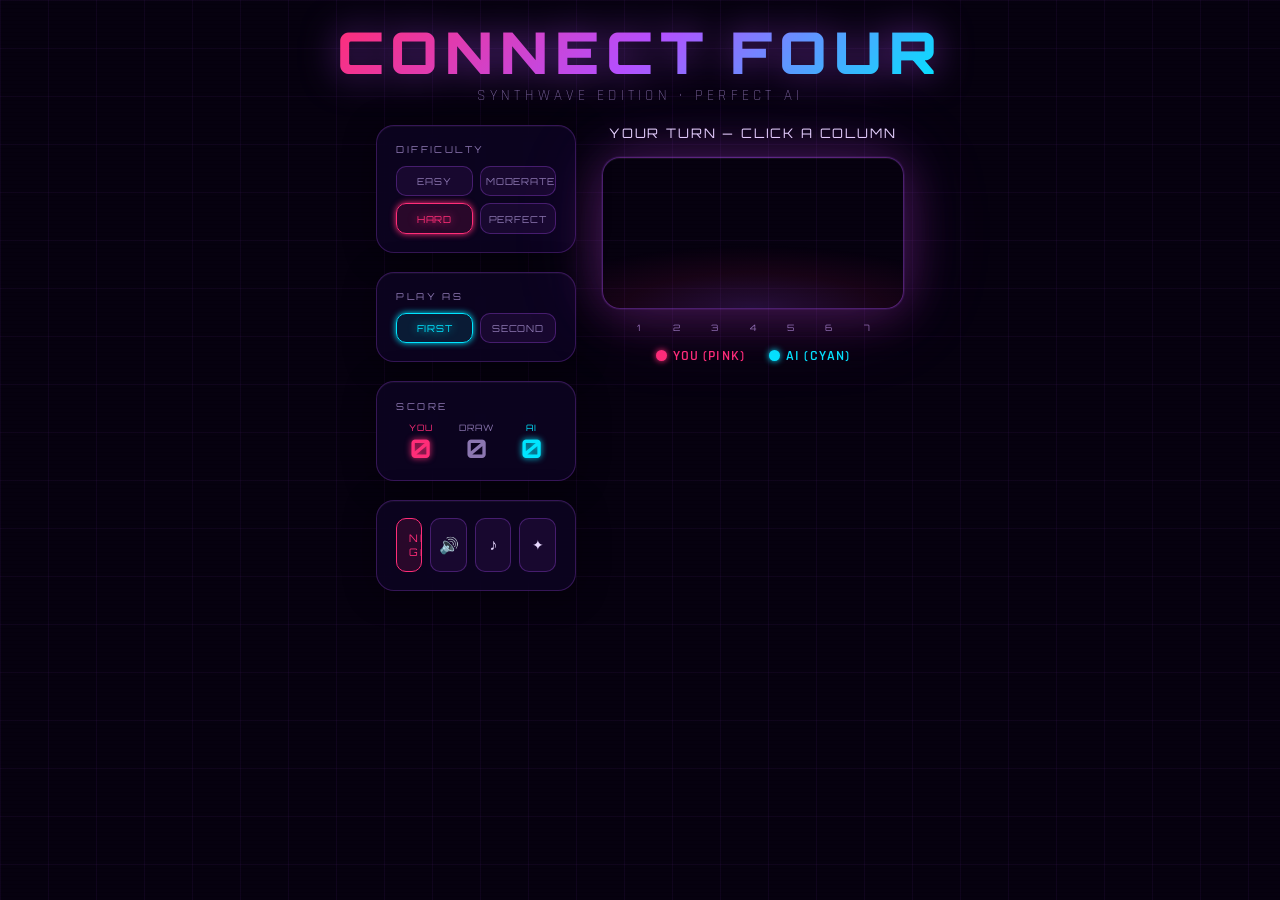
==== docs/index.html @ 1237da20 "fix: rename public/ → docs/ for GitHub Pages /docs folder GitHub Pages only supports /(root) or /doc" ====
<!DOCTYPE html>
<html lang="en">
<head>
  <meta charset="UTF-8" />
  <meta name="viewport" content="width=device-width, initial-scale=1.0" />
  <title>Connect Four — Synthwave AI</title>
  <meta name="description" content="Play Connect Four against a perfect-play AI with a stunning synthwave aesthetic. Choose Easy, Moderate, Hard, or Perfect difficulty." />

  <!-- Preload fonts -->
  <link rel="preconnect" href="https://fonts.googleapis.com" />
  <link rel="preconnect" href="https://fonts.gstatic.com" crossorigin />
  <link href="https://fonts.googleapis.com/css2?family=Orbitron:wght@400;700;900&family=Rajdhani:wght@300;400;600;700&family=Nunito:wght@300;400;600;700;800&display=swap" rel="stylesheet" />

  <!-- D3 -->
  <script src="https://d3js.org/d3.v7.min.js"></script>

  <link rel="stylesheet" href="style.css" />
</head>
<body>
<div id="root">

  <!-- ===== Header ===== -->
  <header>
    <h1 class="logo">CONNECT&thinsp;FOUR</h1>
    <p class="tagline"><span id="tagline-text">Synthwave Edition · Perfect AI</span></p>
  </header>

  <!-- ===== Game layout ===== -->
  <main class="game-wrap">

    <!-- ---- Left side panel ---- -->
    <aside class="side-panel">

      <!-- Difficulty -->
      <div class="card diff-card">
        <p class="card-label">Difficulty</p>
        <div class="diff-btns">
          <button class="diff-btn"        data-level="easy"     id="btn-easy">Easy</button>
          <button class="diff-btn"        data-level="moderate" id="btn-moderate">Moderate</button>
          <button class="diff-btn active" data-level="hard"     id="btn-hard">Hard</button>
          <button class="diff-btn"        data-level="perfect"  id="btn-perfect">Perfect</button>
        </div>
      </div>

      <!-- Play as -->
      <div class="card play-as-card">
        <p class="card-label">Play as</p>
        <div class="play-as-btns">
          <button class="play-as-btn active" id="btn-first">First</button>
          <button class="play-as-btn"        id="btn-second">Second</button>
        </div>
      </div>

      <!-- Scores -->
      <div class="card score-card">
        <p class="card-label">Score</p>
        <div class="score-grid">
          <div class="score-item">
            <div class="score-who pink">You</div>
            <div class="score-num pink" id="score-human">0</div>
          </div>
          <div class="score-item">
            <div class="score-who dim">Draw</div>
            <div class="score-num dim"  id="score-draws">0</div>
          </div>
          <div class="score-item">
            <div class="score-who cyan">AI</div>
            <div class="score-num cyan" id="score-ai">0</div>
          </div>
        </div>
      </div>

      <!-- Actions -->
      <div class="card action-btns">
        <button class="new-game-btn" id="btn-new-game">New Game</button>
        <button class="sound-btn"    id="btn-sound" title="Sound On">🔊</button>
        <button class="music-btn"    id="btn-music" title="Music Off">♪</button>
        <button class="theme-btn"    id="btn-theme" title="Switch to Frutiger Aero">✦</button>
      </div>

    </aside>

    <!-- ---- Board centre ---- -->
    <div class="board-area">

      <!-- Status bar -->
      <div id="status-msg">Your turn — click a column</div>

      <!-- SVG board -->
      <div class="board-shell">
        <svg id="game-board" role="img" aria-label="Connect Four game board"></svg>
      </div>

      <!-- Column number labels -->
      <div class="col-labels">
        <span class="col-lbl">1</span>
        <span class="col-lbl">2</span>
        <span class="col-lbl">3</span>
        <span class="col-lbl">4</span>
        <span class="col-lbl">5</span>
        <span class="col-lbl">6</span>
        <span class="col-lbl">7</span>
      </div>

      <!-- Colour key -->
      <div class="player-key">
        <div class="key-item">
          <div class="key-dot pink"></div>
          <span class="key-label pink" id="p1-label">You (Pink)</span>
        </div>
        <div class="key-item">
          <div class="key-dot cyan"></div>
          <span class="key-label cyan" id="p2-label">AI (Cyan)</span>
        </div>
      </div>
    </div>

  </main>

</div><!-- #root -->

<!-- Scripts — order matters -->
<script src="sounds.js"></script>
<script src="solver.js"></script>
<script src="theme.js"></script>
<script src="app.js"></script>
</body>
</html>
---- docs/style.css ----
/* ============================================================
   Connect Four — Dual-Theme CSS
   Theme A: Synthwave / Nightcore  (default)
   Theme B: Frutiger Aero          ([data-theme="aero"])
   ============================================================ */

/* -- Google Fonts -- */
@import url('https://fonts.googleapis.com/css2?family=Orbitron:wght@400;700;900&family=Rajdhani:wght@300;400;600;700&family=Nunito:wght@300;400;600;700;800&display=swap');

/* ============================================================
   SYNTHWAVE — Design Tokens (default)
   ============================================================ */
:root {
  --bg:        #06010f;
  --bg2:       #0e0425;
  --bg3:       #1a073e;
  --pink:      #ff2d78;
  --cyan:      #00e5ff;
  --purple:    #b44fff;
  --purple-dk: #7b2fff;
  --yellow:    #ffe600;
  --text:      #e8d8ff;
  --text-dim:  #8b76b0;
  --board:     #120538;
  --cell-bg:   #07011a;

  --glow-pink:    0 0 12px #ff2d78, 0 0 30px rgba(255,45,120,.35);
  --glow-cyan:    0 0 12px #00e5ff, 0 0 30px rgba(0,229,255,.35);
  --glow-purple:  0 0 16px #b44fff, 0 0 40px rgba(180,79,255,.30);
  --glow-sm-pink: 0 0 6px #ff2d78;
  --glow-sm-cyan: 0 0 6px #00e5ff;

  /* Theme-transition speed */
  --theme-dur:  0.65s;
  --theme-ease: ease;

  --radius-card: 18px;
  --radius-btn:  10px;
  --transition:  .18s cubic-bezier(.4,0,.2,1);

  /* Body font */
  --font-body: 'Rajdhani', sans-serif;
  --font-head: 'Orbitron', sans-serif;

  /* Board shell */
  --board-shell-bg: radial-gradient(ellipse 110% 60% at 50% 100%,
    rgba(180,79,255,.18) 0%,
    rgba(255,45,120,.07) 40%,
    transparent 70%);
  --board-shell-border: rgba(180,79,255,.4);
  --board-shell-shadow:
    0 0 0 1px rgba(180,79,255,.1),
    0 0 50px rgba(180,79,255,.25),
    0 0 100px rgba(180,79,255,.12),
    0 12px 60px rgba(255,45,120,.1),
    inset 0 1px 0 rgba(255,255,255,.06);

  /* Card */
  --card-bg:     rgba(14,4,37,.75);
  --card-border: rgba(180,79,255,.25);
  --card-shadow: 0 4px 32px rgba(0,0,0,.4), inset 0 1px 0 rgba(255,255,255,.04);

  /* Buttons */
  --btn-border:       rgba(180,79,255,.3);
  --btn-bg:           rgba(180,79,255,.08);
  --btn-hover-border: var(--purple);
  --btn-hover-bg:     rgba(180,79,255,.18);

  /* New-game button */
  --ng-border:      var(--pink);
  --ng-bg:          rgba(255,45,120,.12);
  --ng-color:       var(--pink);
  --ng-hover-bg:    rgba(255,45,120,.25);
  --ng-hover-shadow:var(--glow-sm-pink);

  /* Active diff btn */
  --diff-active-border: var(--pink);
  --diff-active-color:  var(--pink);
  --diff-active-bg:     rgba(255,45,120,.12);
  --diff-active-shadow: var(--glow-sm-pink);

  /* Active perfect btn */
  --perf-active-border: var(--cyan);
  --perf-active-color:  var(--cyan);
  --perf-active-bg:     rgba(0,229,255,.1);
  --perf-active-shadow: var(--glow-sm-cyan);

  /* Play-as active */
  --pa-active-border: var(--cyan);
  --pa-active-color:  var(--cyan);
  --pa-active-bg:     rgba(0,229,255,.1);
  --pa-active-shadow: var(--glow-sm-cyan);

  /* Ghost */
  --ghost-color: var(--purple);
  --ghost-p1:    var(--pink);
  --ghost-p2:    var(--cyan);
  --hover-strip: var(--purple);

  /* Theme button */
  --theme-btn-bg:     rgba(180,79,255,.08);
  --theme-btn-border: rgba(180,79,255,.3);
  --theme-btn-color:  var(--text);
}

/* ============================================================
   FRUTIGER AERO — Token Overrides
   ============================================================ */
[data-theme="aero"] {
  --bg:        #c2dff7;
  --bg2:       #d8eeff;
  --bg3:       #eef7ff;
  --pink:      #e0001a;   /* Vista Scarlet Red — “You” pieces */
  --cyan:      #d4900a;   /* Vista Amber Gold — “AI” pieces */
  --purple:    #5ba300;   /* Vista green — accents */
  --purple-dk: #426e00;
  --yellow:    #ffd100;
  --text:      #0a2a4a;
  --text-dim:  #3d6080;
  --board:     transparent;
  --cell-bg:   rgba(150,205,250,0.45);

  --glow-pink:    0 3px 16px rgba(224,0,26,.55),   0 0 32px rgba(224,0,26,.25);
  --glow-cyan:    0 3px 16px rgba(212,144,10,.55),  0 0 32px rgba(212,144,10,.25);
  --glow-purple:  0 3px 16px rgba(91,163,0,.45),    0 0 28px rgba(91,163,0,.18);
  --glow-sm-pink: 0 2px 10px rgba(224,0,26,.60);
  --glow-sm-cyan: 0 2px 10px rgba(212,144,10,.60);

  /* Board shell — Aero glass bevel */
  --board-shell-bg: linear-gradient(175deg,
    rgba(255,255,255,0.82) 0%,
    rgba(210,238,255,0.68) 45%,
    rgba(180,220,255,0.55) 100%);
  --board-shell-border: rgba(255,255,255,0.9);
  --board-shell-shadow:
    0 0 0 1px rgba(255,255,255,0.75),
    0 1px 0 rgba(255,255,255,0.9),
    0 10px 48px rgba(0,80,180,.22),
    0 2px 8px  rgba(0,80,180,.18),
    inset 0 2px 0 rgba(255,255,255,0.95),
    inset 0 -1px 0 rgba(0,60,140,.15);

  /* Card — Vista glass panel */
  --card-bg:     rgba(255,255,255,0.68);
  --card-border: rgba(255,255,255,0.92);
  --card-shadow:
    0 6px 28px rgba(0,80,180,.16),
    0 1px 0 rgba(255,255,255,1),
    inset 0 2px 0 rgba(255,255,255,0.98),
    inset 0 -1px 0 rgba(0,80,180,.10);

  /* Buttons — Vista Aero glass pill */
  --btn-border:       rgba(100,160,220,.5);
  --btn-bg:           rgba(255,255,255,0.55);
  --btn-hover-border: #0078d4;
  --btn-hover-bg:     rgba(0,120,212,.10);

  /* New-game */
  --ng-border:      rgba(224,0,26,.65);
  --ng-bg:          rgba(224,0,26,.08);
  --ng-color:       #8a0010;
  --ng-hover-bg:    rgba(224,0,26,.18);
  --ng-hover-shadow:var(--glow-sm-pink);

  /* Active diff */
  --diff-active-border: rgba(224,0,26,.75);
  --diff-active-color:  #7a0010;
  --diff-active-bg:     rgba(224,0,26,.12);
  --diff-active-shadow: var(--glow-sm-pink);

  /* Active perfect */
  --perf-active-border: rgba(212,144,10,.75);
  --perf-active-color:  #7a4800;
  --perf-active-bg:     rgba(212,144,10,.10);
  --perf-active-shadow: var(--glow-sm-cyan);

  /* Play-as active */
  --pa-active-border: rgba(91,163,0,.8);
  --pa-active-color:  #2e5600;
  --pa-active-bg:     rgba(91,163,0,.12);
  --pa-active-shadow: 0 2px 10px rgba(91,163,0,.5);

  /* Ghost */
  --ghost-color: rgba(91,163,0,0.5);
  --ghost-p1:    rgba(224,0,26,0.55);
  --ghost-p2:    rgba(212,144,10,0.60);
  --hover-strip: rgba(255,255,255,0.20);

  /* Theme button */
  --theme-btn-bg:     rgba(255,255,255,0.60);
  --theme-btn-border: rgba(0,120,212,.5);
  --theme-btn-color:  #004a8a;

  /* Font */
  --font-body: 'Nunito', sans-serif;
  --font-head: 'Orbitron', sans-serif;
}

/* ============================================================
   Reset
   ============================================================ */
*, *::before, *::after { box-sizing: border-box; margin: 0; padding: 0; }
html { font-size: 16px; }

/* ============================================================
   Body — with theme transition
   ============================================================ */
body {
  font-family: var(--font-body);
  background: var(--bg);
  color: var(--text);
  min-height: 100vh;
  overflow-x: hidden;
  position: relative;

  transition:
    background var(--theme-dur) var(--theme-ease),
    color      var(--theme-dur) var(--theme-ease);
}

/* ---- Synthwave: Animated background grid ---- */
body::before {
  content: '';
  position: fixed;
  inset: 0;
  pointer-events: none;
  z-index: 0;
  transition: opacity var(--theme-dur) var(--theme-ease);
}

body::before {
  background-image:
    linear-gradient(rgba(180,79,255,.06) 1px, transparent 1px),
    linear-gradient(90deg, rgba(180,79,255,.06) 1px, transparent 1px);
  background-size: 48px 48px;
  animation: gridScroll 20s linear infinite;
}
@keyframes gridScroll {
  from { background-position: 0 0; }
  to   { background-position: 0 48px; }
}

/* ---- Synthwave: Scanlines overlay ---- */
body::after {
  content: '';
  position: fixed;
  inset: 0;
  pointer-events: none;
  z-index: 1;
  transition: opacity var(--theme-dur) var(--theme-ease);
  background: repeating-linear-gradient(
    0deg,
    transparent,
    transparent 3px,
    rgba(0,0,0,.07) 3px,
    rgba(0,0,0,.07) 4px
  );
}

/* ============================================================
   AERO overrides for body pseudo-elements
   ============================================================ */

[data-theme="aero"] body {
  background:
    radial-gradient(ellipse 80% 55% at 25% -5%,  rgba(160,215,255,0.95) 0%, transparent 65%),
    radial-gradient(ellipse 50% 35% at 80% 5%,   rgba(230,248,255,0.90) 0%, transparent 55%),
    radial-gradient(ellipse 90% 60% at 50% 110%,  rgba(180,230,255,0.50) 0%, transparent 70%),
    linear-gradient(190deg, #9dcef5 0%, #c6e5fa 30%, #ddf0ff 65%, #eef8ff 100%);
}

/* Aero: replace grid with floating bokeh orbs */
[data-theme="aero"] body::before {
  background-image:
    radial-gradient(circle 100px at 12% 22%, rgba(255,255,255,.62) 0%, transparent 70%),
    radial-gradient(circle  60px at 70% 12%, rgba(200,235,255,.75) 0%, transparent 70%),
    radial-gradient(circle  80px at 88% 58%, rgba(255,255,255,.50) 0%, transparent 70%),
    radial-gradient(circle  45px at 38% 78%, rgba(220,245,255,.65) 0%, transparent 70%),
    radial-gradient(circle 120px at  4% 72%, rgba(255,255,255,.40) 0%, transparent 70%),
    radial-gradient(circle  55px at 52% 42%, rgba(200,255,230,.45) 0%, transparent 70%),
    radial-gradient(circle  38px at 94% 90%, rgba(255,245,210,.55) 0%, transparent 70%),
    radial-gradient(circle  65px at 28% 52%, rgba(210,225,255,.45) 0%, transparent 70%),
    radial-gradient(circle  30px at 60% 82%, rgba(255,255,255,.50) 0%, transparent 70%);
  background-size: auto;
  animation: bokehdrift 32s ease-in-out infinite alternate;
}
@keyframes bokehdrift {
  0%   { background-position: 0 0,0 0,0 0,0 0,0 0,0 0,0 0,0 0,0 0; }
  100% { background-position:
    22px -18px, -12px 14px, 10px -22px, -20px 10px,
    14px 22px, -10px -14px, 18px 12px, -14px -10px, 8px 18px; }
}

/* Aero: very subtle cloud-linen texture (replaces scanlines) */
[data-theme="aero"] body::after {
  background: repeating-linear-gradient(
    0deg,
    transparent,
    transparent 6px,
    rgba(255,255,255,.05) 6px,
    rgba(255,255,255,.05) 7px
  );
  opacity: 0.5;
}

/* ============================================================
   Layout
   ============================================================ */
#root {
  position: relative;
  z-index: 2;
  min-height: 100vh;
  display: flex;
  flex-direction: column;
  align-items: center;
  padding: 1.5rem 1rem 2rem;
  gap: 1.2rem;
}

/* ============================================================
   Header
   ============================================================ */
header {
  text-align: center;
}

/* ---- Synthwave logo: cycling gradient ---- */
.logo {
  font-family: var(--font-head);
  font-weight: 900;
  font-size: clamp(2rem, 6vw, 3.6rem);
  letter-spacing: .12em;
  line-height: 1;
  background: linear-gradient(135deg, var(--pink) 0%, var(--purple) 50%, var(--cyan) 100%);
  -webkit-background-clip: text;
  -webkit-text-fill-color: transparent;
  background-clip: text;
  text-shadow: none;
  filter: drop-shadow(0 0 18px rgba(180,79,255,.55));
  transition:
    filter          var(--theme-dur) var(--theme-ease),
    background      var(--theme-dur) var(--theme-ease);
}

/* ---- Aero logo: solid Vista blue, 3D embossed look ---- */
[data-theme="aero"] .logo {
  background: none;
  -webkit-background-clip: unset;
  -webkit-text-fill-color: unset;
  background-clip: unset;
  color: #1565c0;
  /* Layered text-shadow creates Vista-style 3D engraved bevel */
  text-shadow:
    0  1px 0  rgba(255,255,255,0.85),
    0 -1px 0  rgba(0,40,120,0.35),
    1px 0  0  rgba(255,255,255,0.5),
   -1px 0  0  rgba(0,40,120,0.2),
    0  3px 8px rgba(0,60,160,0.25),
    0  6px 18px rgba(0,80,200,0.15);
  filter: none;
}

.tagline {
  font-family: var(--font-body);
  font-weight: 300;
  font-size: .95rem;
  letter-spacing: .28em;
  text-transform: uppercase;
  color: var(--text-dim);
  margin-top: .3rem;
  transition: color var(--theme-dur) var(--theme-ease);
}

/* ============================================================
   Main game container
   ============================================================ */
.game-wrap {
  display: flex;
  flex-wrap: wrap;
  justify-content: center;
  align-items: flex-start;
  gap: 1.6rem;
  width: 100%;
  max-width: 900px;
}

/* ---- Side panel ---- */
.side-panel {
  display: flex;
  flex-direction: column;
  gap: 1.2rem;
  min-width: 200px;
  flex: 0 0 200px;
}

/* ---- Card ---- */
.card {
  background: var(--card-bg);
  border: 1px solid var(--card-border);
  border-radius: var(--radius-card);
  padding: 1.1rem 1.2rem;
  backdrop-filter: blur(10px);
  -webkit-backdrop-filter: blur(10px);
  box-shadow: var(--card-shadow);
  transition:
    background   var(--theme-dur) var(--theme-ease),
    border-color var(--theme-dur) var(--theme-ease),
    box-shadow   var(--theme-dur) var(--theme-ease);
}

/* === AERO CARD: full Vista glass panel treatment === */
[data-theme="aero"] .card {
  border-radius: 12px;
  border-top:    1px solid rgba(255,255,255,0.95);
  border-left:   1px solid rgba(255,255,255,0.80);
  border-right:  1px solid rgba(180,210,240,0.60);
  border-bottom: 1px solid rgba(120,170,220,0.55);
  box-shadow:
    0 8px 32px rgba(0,60,160,.14),
    0 2px  6px rgba(0,60,160,.10),
    inset 0  2px 0 rgba(255,255,255,1.00),
    inset 0 -2px 0 rgba(0,60,140,.08),
    inset 1px 0  0 rgba(255,255,255,0.70),
    inset -1px 0 0 rgba(180,210,240,0.40);
}

.card-label {
  font-family: var(--font-head);
  font-size: .6rem;
  letter-spacing: .25em;
  text-transform: uppercase;
  color: var(--text-dim);
  margin-bottom: .65rem;
  transition: color var(--theme-dur) var(--theme-ease);
}

/* ============================================================
   Aero shared button 3D mixin
   Applied via [data-theme="aero"] selectors below.
   Strategy: multi-stop vertical gradient body (light top → base
   colour mid → slightly darker bottom) + inset highlight top edge.
   ============================================================ */

/* ============================================================
   Difficulty buttons
   ============================================================ */
.diff-btns {
  display: grid;
  grid-template-columns: 1fr 1fr;
  gap: .45rem;
}

.diff-btn {
  font-family: var(--font-head);
  font-size: .6rem;
  letter-spacing: .1em;
  padding: .52rem .3rem;
  border-radius: var(--radius-btn);
  border: 1px solid var(--btn-border);
  background: var(--btn-bg);
  color: var(--text-dim);
  cursor: pointer;
  text-transform: uppercase;
  transition:
    border-color var(--transition),
    background   var(--transition),
    color        var(--transition),
    box-shadow   var(--transition);
  position: relative;
  overflow: hidden;
}

/* === SYNTHWAVE DIFF BTN ACTIVE STATES === */
/* Easy / Moderate / Hard → pink neon glow */
.diff-btn.active {
  border-color: var(--diff-active-border);
  background:   var(--diff-active-bg);
  color:        var(--diff-active-color);
  box-shadow:   var(--diff-active-shadow);
  text-shadow:  0 0 8px var(--pink);
}

/* Perfect → cyan neon glow */
.diff-btn[data-level="perfect"].active {
  border-color: var(--perf-active-border);
  background:   var(--perf-active-bg);
  color:        var(--perf-active-color);
  box-shadow:   var(--perf-active-shadow);
  text-shadow:  0 0 8px var(--cyan);
}

/* === AERO DIFF BTN === */
[data-theme="aero"] .diff-btn {
  color: #1a3a5c;
  font-family: 'Nunito', sans-serif;
  font-size: .68rem;
  font-weight: 700;
  letter-spacing: .04em;
  text-transform: uppercase;
  border-radius: 8px;
  border-top:    1px solid rgba(255,255,255,0.95);
  border-left:   1px solid rgba(255,255,255,0.80);
  border-right:  1px solid rgba(140,180,220,.55);
  border-bottom: 1px solid rgba(100,150,210,.60);
  background: linear-gradient(180deg,
    rgba(255,255,255,0.92)  0%,
    rgba(230,244,255,0.85) 45%,
    rgba(195,228,252,0.80) 55%,
    rgba(210,236,255,0.88) 100%);
  box-shadow:
    0 3px 8px  rgba(0,60,160,.12),
    0 1px 2px  rgba(0,60,160,.10),
    inset 0  1px 0 rgba(255,255,255,1.00),
    inset 0 -1px 0 rgba(0,60,140,.08);
}

/* Gloss highlight (top half shine) */
[data-theme="aero"] .diff-btn::before {
  content: '';
  position: absolute;
  top: 0; left: 0; right: 0;
  height: 52%;
  background: linear-gradient(180deg,
    rgba(255,255,255,0.70) 0%,
    rgba(255,255,255,0.20) 100%);
  border-radius: 8px 8px 0 0;
  pointer-events: none;
}

[data-theme="aero"] .diff-btn:hover {
  background: linear-gradient(180deg,
    rgba(255,255,255,0.98)  0%,
    rgba(220,240,255,0.92) 45%,
    rgba(180,220,252,0.88) 55%,
    rgba(200,232,255,0.95) 100%);
  box-shadow:
    0 4px 12px rgba(0,60,160,.18),
    0 1px 3px  rgba(0,60,160,.12),
    inset 0  1px 0 rgba(255,255,255,1.00),
    inset 0 -1px 0 rgba(0,60,140,.10);
}

[data-theme="aero"] .diff-btn.active {
  background: linear-gradient(180deg,
    rgba(255,180,180,0.93)  0%,
    rgba(240, 80, 90,0.88) 48%,
    rgba(200,  0, 20,0.83) 52%,
    rgba(220, 40, 55,0.90) 100%);
  border-top:    1px solid rgba(255,220,220,0.95);
  border-left:   1px solid rgba(255,190,190,0.80);
  border-right:  1px solid rgba(140,  0, 15,.50);
  border-bottom: 1px solid rgba(120,  0, 12,.55);
  color: #4a0008;
  box-shadow:
    0 3px 10px rgba(180, 0,20,.28),
    inset 0 1px 0 rgba(255,255,255,0.85),
    inset 0 -1px 0 rgba(120, 0,15,.15);
  text-shadow: 0 1px 0 rgba(255,180,180,.6);
}

[data-theme="aero"] .diff-btn[data-level="perfect"].active {
  background: linear-gradient(180deg,
    rgba(255,235,160,0.95)  0%,
    rgba(240,165, 20,0.90) 48%,
    rgba(200,110,  0,0.85) 52%,
    rgba(222,148, 18,0.92) 100%);
  border-top:    1px solid rgba(255,245,200,0.95);
  border-left:   1px solid rgba(255,230,160,0.80);
  border-right:  1px solid rgba(140, 70,  0,.50);
  border-bottom: 1px solid rgba(110, 55,  0,.55);
  color: #4a2a00;
  box-shadow:
    0 3px 10px rgba(180,100, 0,.28),
    inset 0 1px 0 rgba(255,255,255,0.90),
    inset 0 -1px 0 rgba(130, 70, 0,.15);
  text-shadow: 0 1px 0 rgba(255,225,130,.7);
}

/* ============================================================
   Play-as buttons
   ============================================================ */
/* === SYNTHWAVE PLAY-AS ACTIVE === */
.play-as-btn.active {
  border-color: var(--pa-active-border);
  background:   var(--pa-active-bg);
  color:        var(--pa-active-color);
  box-shadow:   var(--pa-active-shadow);
  text-shadow:  0 0 8px var(--cyan);
}

.play-as-btns {
  display: flex;
  gap: .45rem;
}

.play-as-btn {
  flex: 1;
  font-family: var(--font-head);
  font-size: .6rem;
  letter-spacing: .08em;
  padding: .52rem .2rem;
  border-radius: var(--radius-btn);
  border: 1px solid var(--btn-border);
  background: var(--btn-bg);
  color: var(--text-dim);
  cursor: pointer;
  text-transform: uppercase;
  position: relative;
  overflow: hidden;
  transition:
    border-color var(--transition),
    background   var(--transition),
    color        var(--transition),
    box-shadow   var(--transition);
}

/* === AERO PLAY-AS BTN === */
[data-theme="aero"] .play-as-btn {
  color: #1a3a5c;
  font-family: 'Nunito', sans-serif;
  font-size: .68rem;
  font-weight: 700;
  letter-spacing: .04em;
  text-transform: uppercase;
  border-radius: 8px;
  border-top:    1px solid rgba(255,255,255,0.95);
  border-left:   1px solid rgba(255,255,255,0.80);
  border-right:  1px solid rgba(140,180,220,.55);
  border-bottom: 1px solid rgba(100,150,210,.60);
  background: linear-gradient(180deg,
    rgba(255,255,255,0.92)  0%,
    rgba(230,244,255,0.85) 45%,
    rgba(195,228,252,0.80) 55%,
    rgba(210,236,255,0.88) 100%);
  box-shadow:
    0 3px 8px  rgba(0,60,160,.12),
    0 1px 2px  rgba(0,60,160,.10),
    inset 0  1px 0 rgba(255,255,255,1.00),
    inset 0 -1px 0 rgba(0,60,140,.08);
}

[data-theme="aero"] .play-as-btn::before {
  content: '';
  position: absolute;
  top: 0; left: 0; right: 0;
  height: 52%;
  background: linear-gradient(180deg,
    rgba(255,255,255,0.70) 0%,
    rgba(255,255,255,0.20) 100%);
  border-radius: 8px 8px 0 0;
  pointer-events: none;
}

[data-theme="aero"] .play-as-btn:hover {
  background: linear-gradient(180deg,
    rgba(255,255,255,0.98)  0%,
    rgba(220,240,255,0.92) 45%,
    rgba(180,220,252,0.88) 55%,
    rgba(200,232,255,0.95) 100%);
}

[data-theme="aero"] .play-as-btn.active {
  background: linear-gradient(180deg,
    rgba(190,255,175,0.95)  0%,
    rgba(140,220,100,0.90) 48%,
    rgba( 80,180, 40,0.85) 52%,
    rgba(120,200, 70,0.92) 100%);
  border-top:    1px solid rgba(220,255,195,0.95);
  border-left:   1px solid rgba(180,240,150,0.80);
  border-right:  1px solid rgba( 40,130,10,.50);
  border-bottom: 1px solid rgba( 30,100, 5,.55);
  color: #163600;
  box-shadow:
    0 3px 10px rgba(40,140,0,.25),
    inset 0 1px 0 rgba(255,255,255,0.85),
    inset 0 -1px 0 rgba(20,100,0,.15);
  text-shadow: 0 1px 0 rgba(180,255,130,.7);
}

/* ============================================================
   Score panel
   ============================================================ */
.score-grid {
  display: grid;
  grid-template-columns: repeat(3, 1fr);
  gap: .4rem;
  text-align: center;
}
.score-item {}
.score-who {
  font-family: var(--font-head);
  font-size: .55rem;
  letter-spacing: .12em;
  text-transform: uppercase;
  color: var(--text-dim);
  margin-bottom: .2rem;
  transition: color var(--theme-dur) var(--theme-ease);
}
.score-who.pink { color: var(--pink); }
.score-who.cyan { color: var(--cyan); }
.score-num {
  font-family: var(--font-head);
  font-size: 1.6rem;
  font-weight: 700;
  line-height: 1;
  transition: color var(--theme-dur) var(--theme-ease), text-shadow var(--theme-dur) var(--theme-ease);
}
.score-num.pink { color: var(--pink); text-shadow: var(--glow-sm-pink); }
.score-num.cyan { color: var(--cyan); text-shadow: var(--glow-sm-cyan); }
.score-num.dim  { color: var(--text-dim); }

/* ============================================================
   New game + sound + theme buttons
   ============================================================ */
.action-btns {
  display: flex;
  gap: .5rem;
}

.new-game-btn {
  flex: 1;
  font-family: var(--font-head);
  font-size: .65rem;
  letter-spacing: .12em;
  padding: .75rem;
  border-radius: var(--radius-btn);
  border: 1px solid var(--ng-border);
  background: var(--ng-bg);
  color: var(--ng-color);
  cursor: pointer;
  text-transform: uppercase;
  position: relative;
  overflow: hidden;
  transition:
    background   var(--transition),
    box-shadow   var(--transition),
    border-color var(--theme-dur) var(--theme-ease),
    color        var(--theme-dur) var(--theme-ease);
}
.new-game-btn:hover {
  background: var(--ng-hover-bg);
  box-shadow: var(--ng-hover-shadow);
}

/* === AERO NEW GAME BTN === */
[data-theme="aero"] .new-game-btn {
  font-family: 'Nunito', sans-serif;
  font-weight: 800;
  letter-spacing: .06em;
  border-radius: 8px;
  border-top:    1px solid rgba(255,220,180,0.95);
  border-left:   1px solid rgba(255,200,150,0.80);
  border-right:  1px solid rgba(160,60,10,.55);
  border-bottom: 1px solid rgba(140,40,0,.60);
  color: #6a2000;
  background: linear-gradient(180deg,
    rgba(255,220,175,0.95)  0%,
    rgba(255,175, 90,0.90) 48%,
    rgba(220,110, 30,0.85) 52%,
    rgba(240,150, 60,0.92) 100%);
  box-shadow:
    0 4px 12px rgba(180,60,0,.22),
    0 1px 3px  rgba(180,60,0,.15),
    inset 0  1px 0 rgba(255,255,240,0.95),
    inset 0 -1px 0 rgba(120,40,0,.18);
  text-shadow: 0 1px 0 rgba(255,210,140,.6);
}

[data-theme="aero"] .new-game-btn::before {
  content: '';
  position: absolute;
  top: 0; left: 0; right: 0;
  height: 52%;
  background: linear-gradient(180deg,
    rgba(255,255,255,0.65) 0%,
    rgba(255,255,255,0.18) 100%);
  border-radius: 8px 8px 0 0;
  pointer-events: none;
}

[data-theme="aero"] .new-game-btn:hover {
  background: linear-gradient(180deg,
    rgba(255,232,200,0.98)  0%,
    rgba(255,195,110,0.95) 48%,
    rgba(235,130, 50,0.90) 52%,
    rgba(252,170, 80,0.97) 100%);
  box-shadow:
    0 5px 16px rgba(180,60,0,.30),
    0 2px 5px  rgba(180,60,0,.20),
    inset 0  1px 0 rgba(255,255,240,0.95),
    inset 0 -1px 0 rgba(120,40,0,.20);
}

/* Sound + music + theme icon buttons */
.sound-btn,
.music-btn,
.theme-btn {
  width: 2.6rem;
  aspect-ratio: 1;
  border-radius: var(--radius-btn);
  border: 1px solid var(--btn-border);
  background: var(--btn-bg);
  color: var(--text);
  font-size: 1rem;
  cursor: pointer;
  display: flex;
  align-items: center;
  justify-content: center;
  transition:
    border-color var(--transition),
    background   var(--transition),
    border-color var(--theme-dur) var(--theme-ease),
    background   var(--theme-dur) var(--theme-ease);
}
.sound-btn:hover,
.music-btn:hover,
.theme-btn:hover {
  border-color: var(--btn-hover-border);
  background: var(--btn-hover-bg);
}

/* Music button — active/playing state (Synthwave) */
.music-btn.active {
  border-color: var(--pink);
  box-shadow: 0 0 8px rgba(255,45,120,.55), 0 0 18px rgba(255,45,120,.25);
  color: var(--pink);
  animation: musicBtnGlow 2.2s ease-in-out infinite;
}
.music-btn.active::first-line {}
@keyframes musicBtnGlow {
  0%,100% { box-shadow: 0 0 6px rgba(255,45,120,.45), 0 0 14px rgba(255,45,120,.18); }
  50%     { box-shadow: 0 0 12px rgba(255,45,120,.75), 0 0 26px rgba(255,45,120,.38); }
}
/* Pulse the ♪ glyph when playing */
.music-btn.active {
  animation: musicNoteScale 1.4s ease-in-out infinite, musicBtnGlow 2.2s ease-in-out infinite;
}
@keyframes musicNoteScale {
  0%,100% { transform: scale(1);    }
  50%     { transform: scale(1.18); }
}

/* Theme button accent */
.theme-btn {
  border-color: var(--theme-btn-border);
  background:   var(--theme-btn-bg);
  color:        var(--theme-btn-color);
  font-size: .9rem;
  position: relative;
  overflow: hidden;
  transition:
    border-color var(--transition),
    background   var(--transition),
    box-shadow   var(--transition),
    border-color var(--theme-dur) var(--theme-ease),
    background   var(--theme-dur) var(--theme-ease),
    color        var(--theme-dur) var(--theme-ease);
}
.theme-btn:hover {
  border-color: var(--purple);
  box-shadow: var(--glow-purple);
}

/* === AERO SOUND + MUSIC + THEME ICON BTNS === */
[data-theme="aero"] .sound-btn,
[data-theme="aero"] .music-btn,
[data-theme="aero"] .theme-btn {
  border-radius: 8px;
  border-top:    1px solid rgba(255,255,255,0.95);
  border-left:   1px solid rgba(255,255,255,0.80);
  border-right:  1px solid rgba(140,180,220,.55);
  border-bottom: 1px solid rgba(100,150,210,.60);
  background: linear-gradient(180deg,
    rgba(255,255,255,0.92)  0%,
    rgba(230,244,255,0.85) 45%,
    rgba(195,228,252,0.80) 55%,
    rgba(210,236,255,0.88) 100%);
  box-shadow:
    0 3px 8px  rgba(0,60,160,.12),
    inset 0  1px 0 rgba(255,255,255,1.00),
    inset 0 -1px 0 rgba(0,60,140,.08);
  color: #004a8a;
  position: relative;
  overflow: hidden;
}

[data-theme="aero"] .sound-btn::before,
[data-theme="aero"] .music-btn::before,
[data-theme="aero"] .theme-btn::before {
  content: '';
  position: absolute;
  top: 0; left: 0; right: 0;
  height: 52%;
  background: linear-gradient(180deg,
    rgba(255,255,255,0.70) 0%,
    rgba(255,255,255,0.18) 100%);
  border-radius: 8px 8px 0 0;
  pointer-events: none;
}

[data-theme="aero"] .sound-btn:hover,
[data-theme="aero"] .music-btn:hover,
[data-theme="aero"] .theme-btn:hover {
  background: linear-gradient(180deg,
    rgba(255,255,255,1.00)  0%,
    rgba(215,238,255,0.95) 45%,
    rgba(175,220,252,0.90) 55%,
    rgba(195,230,255,0.98) 100%);
  box-shadow:
    0 4px 12px rgba(0,60,160,.18),
    inset 0  1px 0 rgba(255,255,255,1.00),
    inset 0 -1px 0 rgba(0,60,140,.12);
}

/* Music button — active/playing state (Aero) */
[data-theme="aero"] .music-btn.active {
  border-color: rgba(0,100,200,.70);
  box-shadow:
    0 0 8px  rgba(0,100,220,.40),
    0 0 18px rgba(0,100,220,.18),
    inset 0 1px 0 rgba(255,255,255,1.00),
    inset 0 -1px 0 rgba(0,60,140,.10);
  color: #003c80;
  animation: musicNoteScale 1.4s ease-in-out infinite;
}

/* ============================================================
   Board area
   ============================================================ */
.board-area {
  display: flex;
  flex-direction: column;
  align-items: center;
  gap: .85rem;
}

/* Status bar */
#status-msg {
  font-family: var(--font-head);
  font-size: .82rem;
  letter-spacing: .14em;
  text-transform: uppercase;
  color: var(--text);
  text-align: center;
  min-height: 1.4em;
  transition:
    color var(--transition),
    color var(--theme-dur) var(--theme-ease);
}

/* SVG board container */
.board-shell {
  border-radius: 18px;
  border: 1px solid var(--board-shell-border);
  box-shadow: var(--board-shell-shadow);
  overflow: visible;
  position: relative;
  background: var(--board-shell-bg);
  backdrop-filter: blur(0px);
  -webkit-backdrop-filter: blur(0px);
  transition:
    border-color var(--theme-dur) var(--theme-ease),
    box-shadow   var(--theme-dur) var(--theme-ease),
    background   var(--theme-dur) var(--theme-ease);
}

/* === AERO BOARD SHELL: beveled Vista glass frame === */
[data-theme="aero"] .board-shell {
  backdrop-filter: blur(18px);
  -webkit-backdrop-filter: blur(18px);
  border-radius: 20px;
  border-top:    1px solid rgba(255,255,255,0.98);
  border-left:   1px solid rgba(255,255,255,0.85);
  border-right:  1px solid rgba(160,200,240,0.65);
  border-bottom: 1px solid rgba(120,170,220,0.70);
  box-shadow:
    /* outer drop shadow */
    0 12px 50px rgba(0,60,160,.20),
    0  4px 12px rgba(0,60,160,.14),
    /* outer bevel highlight */
    0  0   0 1px rgba(255,255,255,0.80),
    /* inner top specular */
    inset 0  3px 0 rgba(255,255,255,0.98),
    inset 0 -2px 0 rgba(0,60,140,.12),
    inset 3px 0  0 rgba(255,255,255,0.70),
    inset -2px 0 0 rgba(160,200,240,0.40);
  background: linear-gradient(175deg,
    rgba(255,255,255,0.88) 0%,
    rgba(225,242,255,0.75) 30%,
    rgba(195,228,255,0.65) 60%,
    rgba(210,236,255,0.70) 100%);
}

#game-board {
  display: block;
  width: 100%;
  max-width: 640px;
  min-width: 300px;
}

/* ---- SVG element classes ---- */

/* Board frame */
#board-frame {
  fill: var(--board);
  transition: fill var(--theme-dur) var(--theme-ease);
}

/* In Aero, give the SVG board frame a glassy blue fill with filter */
[data-theme="aero"] #board-frame {
  fill: url(#aero-board-gradient);
}

/* Cell backgrounds */
.cell-empty { fill: var(--cell-bg); transition: fill var(--theme-dur) var(--theme-ease); }
.cell-p1    { fill: var(--pink);    transition: fill var(--theme-dur) var(--theme-ease); }
.cell-p2    { fill: var(--cyan);    transition: fill var(--theme-dur) var(--theme-ease); }
.cell-p1.winning { fill: #ff7aaa; }
.cell-p2.winning { fill: #7fffff; }

[data-theme="aero"] .cell-p1.winning { fill: #ff5060; }
[data-theme="aero"] .cell-p2.winning { fill: #ffcc44; }

/* Falling piece classes */
.piece-fall.p1 { fill: var(--pink); }
.piece-fall.p2 { fill: var(--cyan); }

/* Ghost */
.ghost-piece    { fill: var(--ghost-color); opacity: .35; }
.ghost-piece.p1 { fill: var(--ghost-p1); opacity: .45; animation: ghostPulse 1.2s ease-in-out infinite; }
.ghost-piece.p2 { fill: var(--ghost-p2); opacity: .45; animation: ghostPulse 1.2s ease-in-out infinite; }
@keyframes ghostPulse {
  0%,100% { opacity: .28; }
  50%     { opacity: .52; }
}

/* Column hover strip */
.col-hover-strip { fill: var(--hover-strip); }

/* ============================================================
   Aero: 3D SVG pieces get a radial specular highlight
   Applied by adding SVG filter in app.js (already done via
   the #glow filter); additionally we lighten the top-left
   quadrant via a CSS radial overlay trick using clip-path.
   The real 3D effect on pieces comes from the Aero SVG defs
   injected via app.js at build time.
   ============================================================ */

/* ============================================================
   Column number labels
   ============================================================ */
.col-labels {
  display: flex;
  width: 100%;
  max-width: 620px;
  padding: 0 18px;
}
.col-lbl {
  flex: 1;
  text-align: center;
  font-family: var(--font-head);
  font-size: .55rem;
  color: var(--text-dim);
  letter-spacing: .05em;
  transition: color var(--theme-dur) var(--theme-ease);
}

/* ============================================================
   Thinking indicator
   ============================================================ */
.thinking-dot {
  display: inline-block;
  width: 6px; height: 6px;
  border-radius: 50%;
  background: var(--cyan);
  margin: 0 2px;
  animation: blink 1s ease-in-out infinite;
  transition: background var(--theme-dur) var(--theme-ease);
}
.thinking-dot:nth-child(2) { animation-delay: .2s; }
.thinking-dot:nth-child(3) { animation-delay: .4s; }
@keyframes blink {
  0%,100% { opacity: .15; transform: scale(.8); }
  50%      { opacity: 1;   transform: scale(1.2); box-shadow: var(--glow-sm-cyan); }
}

/* ── AI-thinking state: status bar pulses neon ── */
#status-msg.ai-thinking {
  animation: thinkingPulse 1.1s ease-in-out infinite;
}
@keyframes thinkingPulse {
  0%,100% { color: var(--text);  text-shadow: none; }
  50%     { color: var(--cyan);  text-shadow: 0 0 14px var(--cyan), 0 0 28px rgba(0,229,255,.4); }
}
/* Aero variant: blue pulse instead of cyan */
[data-theme="aero"] #status-msg.ai-thinking {
  animation: thinkingPulseAero 1.1s ease-in-out infinite;
}
@keyframes thinkingPulseAero {
  0%,100% { color: #1565c0; text-shadow: none; }
  50%     { color: #0078d4; text-shadow: 0 0 12px rgba(0,120,212,.6); }
}

/* ── Board scan-line sweep while Perfect AI thinks ── */
.board-shell.ai-thinking::after {
  content: '';
  position: absolute;
  left: 0; right: 0;
  height: 3px;
  background: linear-gradient(90deg,
    transparent 0%, rgba(0,229,255,.0) 10%,
    rgba(0,229,255,.8) 50%,
    rgba(0,229,255,.0) 90%, transparent 100%);
  border-radius: 2px;
  box-shadow: 0 0 12px 4px rgba(0,229,255,.4);
  animation: boardScan 1.4s ease-in-out infinite;
  pointer-events: none;
  z-index: 10;
}
@keyframes boardScan {
  0%   { top: 0%;   opacity: 0; }
  5%   { opacity: 1; }
  95%  { opacity: 1; }
  100% { top: 100%; opacity: 0; }
}
[data-theme="aero"] .board-shell.ai-thinking::after {
  background: linear-gradient(90deg,
    transparent 0%, rgba(0,120,212,.0) 10%,
    rgba(0,120,212,.6) 50%,
    rgba(0,120,212,.0) 90%, transparent 100%);
  box-shadow: 0 0 12px 4px rgba(0,120,212,.3);
}

/* ============================================================
   Responsive
   ============================================================ */
/* ---- SVG: always fluid, capped at native size ---- */
#game-board {
  width: 100%;
  max-width: 640px;
  height: auto;         /* maintains viewBox aspect ratio */
}

/* ---- Tablet: side-by-side starts getting tight ---- */
@media (max-width: 780px) {
  .game-wrap {
    flex-direction: column;
    align-items: center;
    gap: 1rem;
  }
  .side-panel {
    flex-direction: row;
    flex-wrap: wrap;
    flex: unset;
    width: 100%;
    max-width: 640px;
    gap: .75rem;
  }
  .card { flex: 1; min-width: 130px; }
}

/* ---- Phone (≤ 540px): reordered layout ----
   Visual order: [Action bar] → [Board] → [Score] → [Difficulty | Play As]

   Technique: `display: contents` on <aside.side-panel> dissolves it so all
   four cards become direct children of game-wrap's grid, allowing full
   control over their positions via `grid-area`.
   ---------------------------------------------------------------- */
@media (max-width: 540px) {

  /* 1. Root padding */
  #root {
    padding: .6rem .5rem 1rem;
    gap: .5rem;
  }

  /* 2. Header */
  .logo    { font-size: clamp(1.5rem, 8vw, 2.4rem); }
  .tagline { font-size: .68rem; letter-spacing: .15em; margin-top: .1rem; }

  /* 3. game-wrap becomes a 2-column grid with named rows
        col layout: [half | half] for the bottom row pair */
  .game-wrap {
    display: grid;
    grid-template-columns: 1fr 1fr;
    grid-template-rows: auto auto auto auto;
    grid-template-areas:
      "actions  actions"
      "board    board"
      "score    score"
      "diff     playas";
    gap: .5rem;
    width: 100%;
    max-width: 100%;
    align-items: start;
  }

  /* 4. Dissolve aside so its children join the grid */
  .side-panel { display: contents; }

  /* 5. Assign each card to its named area */
  .action-btns  { grid-area: actions; }
  .diff-card    { grid-area: diff;    }
  .play-as-card { grid-area: playas;  }
  .score-card   { grid-area: score;   }
  .board-area   { grid-area: board;   }

  /* 6. Board full width */
  .board-area  { width: 100%; }
  .board-shell { border-radius: 12px; width: 100%; }
  #game-board  { max-width: 100%; }

  /* 7. Status bar */
  #status-msg {
    font-size: .68rem;
    letter-spacing: .1em;
  }

  /* 8. Column labels */
  .col-labels { padding: 0 8px; }
  .col-lbl    { font-size: .5rem; }

  /* 9. Player key */
  .player-key { gap: .9rem; font-size: .72rem; }
  .key-dot    { width: 9px; height: 9px; }

  /* 10. Cards: shared tighter treatment */
  .card {
    flex: unset;
    min-width: unset;
    padding: .65rem .8rem;
  }

  /* 11. Action card — full-width row */
  .action-btns {
    display: flex;
    gap: .5rem;
    align-items: center;
    padding: .55rem .8rem;
  }
  .new-game-btn {
    flex: 1;
    font-size: .6rem;
    padding: .5rem .6rem;
    letter-spacing: .06em;
  }
  .sound-btn, .music-btn, .theme-btn {
    font-size: 1rem;
    padding: .44rem .55rem;
  }

  /* 12. Score card — full-width row, horizontal layout */
  .score-card { display: flex; align-items: center; gap: 1rem; }
  .score-card .card-label { margin-bottom: 0; white-space: nowrap; }
  .score-grid  {
    flex: 1;
    display: flex;
    flex-direction: row;
    justify-content: space-around;
    gap: .5rem;
  }
  .score-num  { font-size: 1.6rem; }
  .score-who  { font-size: .55rem; }

  /* 13. Card labels */
  .card-label {
    font-size: .5rem;
    letter-spacing: .12em;
    margin-bottom: .4rem;
  }

  /* 14. Difficulty card — half-width, buttons in 2×2 grid */
  .diff-card .diff-btns {
    display: grid;
    grid-template-columns: 1fr 1fr;
    gap: .35rem;
  }
  .diff-btn {
    font-size: .58rem;
    letter-spacing: .04em;
    padding: .46rem .2rem;
    text-align: center;
  }

  /* 15. Play-as card — half-width, buttons stacked */
  .play-as-card .play-as-btns {
    display: flex;
    flex-direction: column;
    gap: .35rem;
  }
  .play-as-btn {
    font-size: .6rem;
    letter-spacing: .04em;
    padding: .46rem .3rem;
    text-align: center;
  }
}

/* ============================================================
   Player colour key
   ============================================================ */
.player-key {
  display: flex;
  gap: 1.5rem;
  justify-content: center;
  font-family: var(--font-body);
  font-size: .85rem;
  font-weight: 600;
  letter-spacing: .08em;
  text-transform: uppercase;
}
.key-item { display: flex; align-items: center; gap: .4rem; }
.key-dot {
  width: 11px; height: 11px;
  border-radius: 50%;
  transition: background var(--theme-dur) var(--theme-ease), box-shadow var(--theme-dur) var(--theme-ease);
}
.key-dot.pink { background: var(--pink); box-shadow: var(--glow-sm-pink); }
.key-dot.cyan { background: var(--cyan); box-shadow: var(--glow-sm-cyan); }

/* Aero key dots: 3D sphere appearance */
[data-theme="aero"] .key-dot {
  width: 13px; height: 13px;
  box-shadow:
    inset -2px -3px 4px rgba(0,0,0,.22),
    inset  1px  2px 3px rgba(255,255,255,.65),
    0 2px 6px rgba(0,0,0,.18);
}
[data-theme="aero"] .key-dot.pink {
  background: radial-gradient(circle at 35% 30%, #ff8a90 0%, #e0001a 55%, #5a0008 100%);
}
[data-theme="aero"] .key-dot.cyan {
  background: radial-gradient(circle at 35% 30%, #ffe98a 0%, #d4900a 55%, #4a2a00 100%);
}

.key-label.pink { color: var(--pink); transition: color var(--theme-dur) var(--theme-ease); }
.key-label.cyan { color: var(--cyan); transition: color var(--theme-dur) var(--theme-ease); }
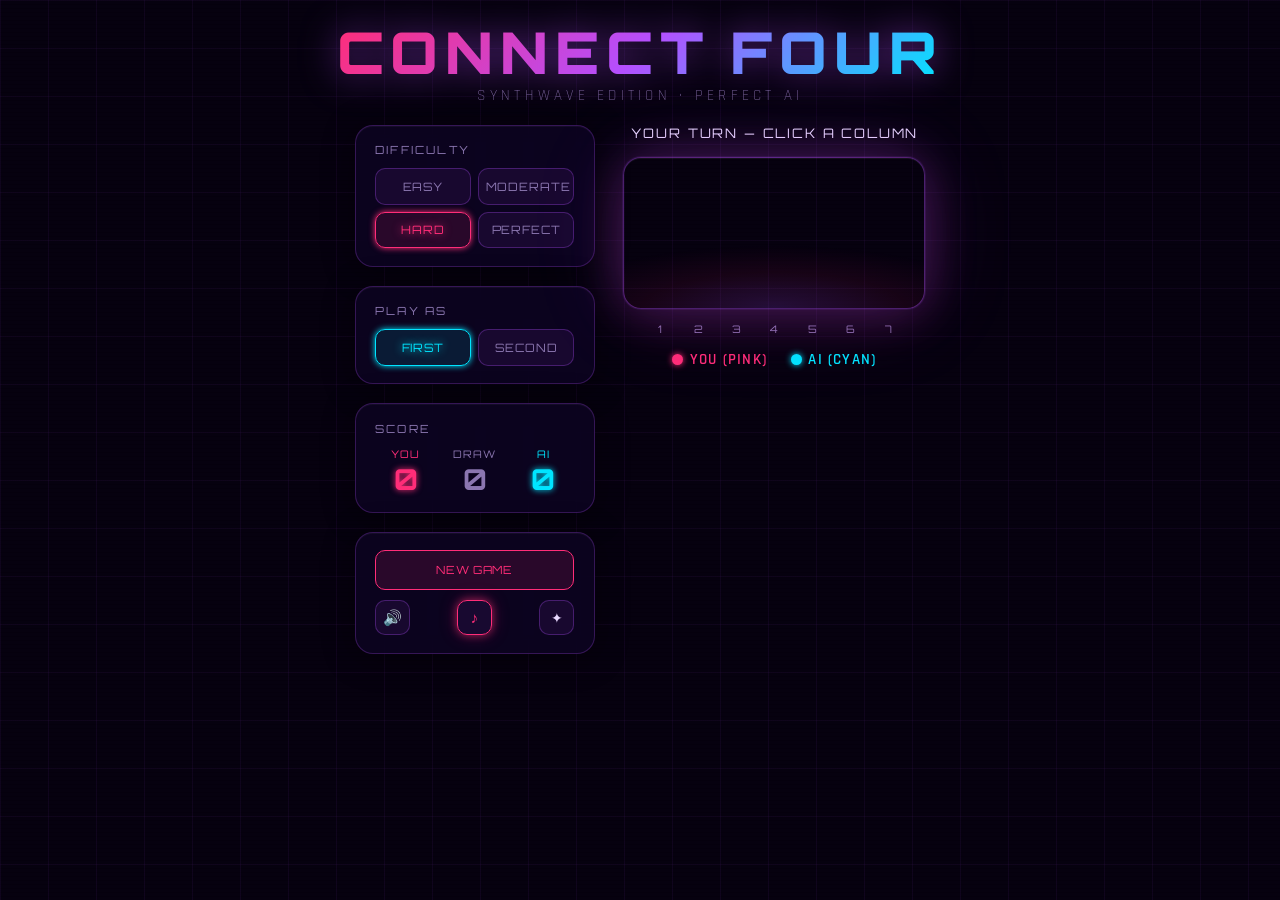
==== commit 20aaecdd: "feat: enable background music by default and implement user-interaction-based autoplay initializatio" ====
--- a/docs/index.html
+++ b/docs/index.html
@@ -1,128 +1,134 @@
 <!DOCTYPE html>
 <html lang="en">
+
 <head>
   <meta charset="UTF-8" />
   <meta name="viewport" content="width=device-width, initial-scale=1.0" />
-  <title>Connect Four — Synthwave AI</title>
-  <meta name="description" content="Play Connect Four against a perfect-play AI with a stunning synthwave aesthetic. Choose Easy, Moderate, Hard, or Perfect difficulty." />
+  <title>Connect Four</title>
+  <meta name="description"
+    content="Play Connect Four against a perfect-play AI with a stunning synthwave or frutiger aero aesthetic. Choose Easy, Moderate, Hard, or Perfect difficulty." />
 
   <!-- Preload fonts -->
   <link rel="preconnect" href="https://fonts.googleapis.com" />
   <link rel="preconnect" href="https://fonts.gstatic.com" crossorigin />
-  <link href="https://fonts.googleapis.com/css2?family=Orbitron:wght@400;700;900&family=Rajdhani:wght@300;400;600;700&family=Nunito:wght@300;400;600;700;800&display=swap" rel="stylesheet" />
+  <link
+    href="https://fonts.googleapis.com/css2?family=Orbitron:wght@400;700;900&family=Rajdhani:wght@300;400;600;700&family=Nunito:wght@300;400;600;700;800&display=swap"
+    rel="stylesheet" />
 
   <!-- D3 -->
   <script src="https://d3js.org/d3.v7.min.js"></script>
 
   <link rel="stylesheet" href="style.css" />
 </head>
+
 <body>
-<div id="root">
+  <div id="root">
 
-  <!-- ===== Header ===== -->
-  <header>
-    <h1 class="logo">CONNECT&thinsp;FOUR</h1>
-    <p class="tagline"><span id="tagline-text">Synthwave Edition · Perfect AI</span></p>
-  </header>
+    <!-- ===== Header ===== -->
+    <header>
+      <h1 class="logo">CONNECT&thinsp;FOUR</h1>
+      <p class="tagline"><span id="tagline-text">Synthwave Edition · Perfect AI</span></p>
+    </header>
 
-  <!-- ===== Game layout ===== -->
-  <main class="game-wrap">
+    <!-- ===== Game layout ===== -->
+    <main class="game-wrap">
 
-    <!-- ---- Left side panel ---- -->
-    <aside class="side-panel">
+      <!-- ---- Left side panel ---- -->
+      <aside class="side-panel">
 
-      <!-- Difficulty -->
-      <div class="card diff-card">
-        <p class="card-label">Difficulty</p>
-        <div class="diff-btns">
-          <button class="diff-btn"        data-level="easy"     id="btn-easy">Easy</button>
-          <button class="diff-btn"        data-level="moderate" id="btn-moderate">Moderate</button>
-          <button class="diff-btn active" data-level="hard"     id="btn-hard">Hard</button>
-          <button class="diff-btn"        data-level="perfect"  id="btn-perfect">Perfect</button>
+        <!-- Difficulty -->
+        <div class="card diff-card">
+          <p class="card-label">Difficulty</p>
+          <div class="diff-btns">
+            <button class="diff-btn" data-level="easy" id="btn-easy">Easy</button>
+            <button class="diff-btn" data-level="moderate" id="btn-moderate">Moderate</button>
+            <button class="diff-btn active" data-level="hard" id="btn-hard">Hard</button>
+            <button class="diff-btn" data-level="perfect" id="btn-perfect">Perfect</button>
+          </div>
         </div>
-      </div>
 
-      <!-- Play as -->
-      <div class="card play-as-card">
-        <p class="card-label">Play as</p>
-        <div class="play-as-btns">
-          <button class="play-as-btn active" id="btn-first">First</button>
-          <button class="play-as-btn"        id="btn-second">Second</button>
+        <!-- Play as -->
+        <div class="card play-as-card">
+          <p class="card-label">Play as</p>
+          <div class="play-as-btns">
+            <button class="play-as-btn active" id="btn-first">First</button>
+            <button class="play-as-btn" id="btn-second">Second</button>
+          </div>
         </div>
-      </div>
 
-      <!-- Scores -->
-      <div class="card score-card">
-        <p class="card-label">Score</p>
-        <div class="score-grid">
-          <div class="score-item">
-            <div class="score-who pink">You</div>
-            <div class="score-num pink" id="score-human">0</div>
+        <!-- Scores -->
+        <div class="card score-card">
+          <p class="card-label">Score</p>
+          <div class="score-grid">
+            <div class="score-item">
+              <div class="score-who pink">You</div>
+              <div class="score-num pink" id="score-human">0</div>
+            </div>
+            <div class="score-item">
+              <div class="score-who dim">Draw</div>
+              <div class="score-num dim" id="score-draws">0</div>
+            </div>
+            <div class="score-item">
+              <div class="score-who cyan">AI</div>
+              <div class="score-num cyan" id="score-ai">0</div>
+            </div>
           </div>
-          <div class="score-item">
-            <div class="score-who dim">Draw</div>
-            <div class="score-num dim"  id="score-draws">0</div>
+        </div>
+
+        <!-- Actions -->
+        <div class="card action-btns">
+          <button class="new-game-btn" id="btn-new-game">New Game</button>
+          <button class="sound-btn" id="btn-sound" title="Sound On">🔊</button>
+          <button class="music-btn active" id="btn-music" title="Music On">♪</button>
+          <button class="theme-btn" id="btn-theme" title="Switch to Frutiger Aero">✦</button>
+        </div>
+
+      </aside>
+
+      <!-- ---- Board centre ---- -->
+      <div class="board-area">
+
+        <!-- Status bar -->
+        <div id="status-msg">Your turn — click a column</div>
+
+        <!-- SVG board -->
+        <div class="board-shell">
+          <svg id="game-board" role="img" aria-label="Connect Four game board"></svg>
+        </div>
+
+        <!-- Column number labels -->
+        <div class="col-labels">
+          <span class="col-lbl">1</span>
+          <span class="col-lbl">2</span>
+          <span class="col-lbl">3</span>
+          <span class="col-lbl">4</span>
+          <span class="col-lbl">5</span>
+          <span class="col-lbl">6</span>
+          <span class="col-lbl">7</span>
+        </div>
+
+        <!-- Colour key -->
+        <div class="player-key">
+          <div class="key-item">
+            <div class="key-dot pink"></div>
+            <span class="key-label pink" id="p1-label">You (Pink)</span>
           </div>
-          <div class="score-item">
-            <div class="score-who cyan">AI</div>
-            <div class="score-num cyan" id="score-ai">0</div>
+          <div class="key-item">
+            <div class="key-dot cyan"></div>
+            <span class="key-label cyan" id="p2-label">AI (Cyan)</span>
           </div>
         </div>
       </div>
 
-      <!-- Actions -->
-      <div class="card action-btns">
-        <button class="new-game-btn" id="btn-new-game">New Game</button>
-        <button class="sound-btn"    id="btn-sound" title="Sound On">🔊</button>
-        <button class="music-btn"    id="btn-music" title="Music Off">♪</button>
-        <button class="theme-btn"    id="btn-theme" title="Switch to Frutiger Aero">✦</button>
-      </div>
+    </main>
 
-    </aside>
+  </div><!-- #root -->
 
-    <!-- ---- Board centre ---- -->
-    <div class="board-area">
+  <!-- Scripts — order matters -->
+  <script src="sounds.js"></script>
+  <script src="solver.js"></script>
+  <script src="theme.js"></script>
+  <script src="app.js"></script>
+</body>
 
-      <!-- Status bar -->
-      <div id="status-msg">Your turn — click a column</div>
-
-      <!-- SVG board -->
-      <div class="board-shell">
-        <svg id="game-board" role="img" aria-label="Connect Four game board"></svg>
-      </div>
-
-      <!-- Column number labels -->
-      <div class="col-labels">
-        <span class="col-lbl">1</span>
-        <span class="col-lbl">2</span>
-        <span class="col-lbl">3</span>
-        <span class="col-lbl">4</span>
-        <span class="col-lbl">5</span>
-        <span class="col-lbl">6</span>
-        <span class="col-lbl">7</span>
-      </div>
-
-      <!-- Colour key -->
-      <div class="player-key">
-        <div class="key-item">
-          <div class="key-dot pink"></div>
-          <span class="key-label pink" id="p1-label">You (Pink)</span>
-        </div>
-        <div class="key-item">
-          <div class="key-dot cyan"></div>
-          <span class="key-label cyan" id="p2-label">AI (Cyan)</span>
-        </div>
-      </div>
-    </div>
-
-  </main>
-
-</div><!-- #root -->
-
-<!-- Scripts — order matters -->
-<script src="sounds.js"></script>
-<script src="solver.js"></script>
-<script src="theme.js"></script>
-<script src="app.js"></script>
-</body>
-</html>
+</html>
--- a/docs/style.css
+++ b/docs/style.css
@@ -11,32 +11,32 @@
    SYNTHWAVE — Design Tokens (default)
    ============================================================ */
 :root {
-  --bg:        #06010f;
-  --bg2:       #0e0425;
-  --bg3:       #1a073e;
-  --pink:      #ff2d78;
-  --cyan:      #00e5ff;
-  --purple:    #b44fff;
+  --bg: #06010f;
+  --bg2: #0e0425;
+  --bg3: #1a073e;
+  --pink: #ff2d78;
+  --cyan: #00e5ff;
+  --purple: #b44fff;
   --purple-dk: #7b2fff;
-  --yellow:    #ffe600;
-  --text:      #e8d8ff;
-  --text-dim:  #8b76b0;
-  --board:     #120538;
-  --cell-bg:   #07011a;
-
-  --glow-pink:    0 0 12px #ff2d78, 0 0 30px rgba(255,45,120,.35);
-  --glow-cyan:    0 0 12px #00e5ff, 0 0 30px rgba(0,229,255,.35);
-  --glow-purple:  0 0 16px #b44fff, 0 0 40px rgba(180,79,255,.30);
+  --yellow: #ffe600;
+  --text: #e8d8ff;
+  --text-dim: #8b76b0;
+  --board: #120538;
+  --cell-bg: #07011a;
+
+  --glow-pink: 0 0 12px #ff2d78, 0 0 30px rgba(255, 45, 120, .35);
+  --glow-cyan: 0 0 12px #00e5ff, 0 0 30px rgba(0, 229, 255, .35);
+  --glow-purple: 0 0 16px #b44fff, 0 0 40px rgba(180, 79, 255, .30);
   --glow-sm-pink: 0 0 6px #ff2d78;
   --glow-sm-cyan: 0 0 6px #00e5ff;
 
   /* Theme-transition speed */
-  --theme-dur:  0.65s;
+  --theme-dur: 0.65s;
   --theme-ease: ease;
 
   --radius-card: 18px;
-  --radius-btn:  10px;
-  --transition:  .18s cubic-bezier(.4,0,.2,1);
+  --radius-btn: 10px;
+  --transition: .18s cubic-bezier(.4, 0, .2, 1);
 
   /* Body font */
   --font-body: 'Rajdhani', sans-serif;
@@ -44,152 +44,155 @@
 
   /* Board shell */
   --board-shell-bg: radial-gradient(ellipse 110% 60% at 50% 100%,
-    rgba(180,79,255,.18) 0%,
-    rgba(255,45,120,.07) 40%,
-    transparent 70%);
-  --board-shell-border: rgba(180,79,255,.4);
+      rgba(180, 79, 255, .18) 0%,
+      rgba(255, 45, 120, .07) 40%,
+      transparent 70%);
+  --board-shell-border: rgba(180, 79, 255, .4);
   --board-shell-shadow:
-    0 0 0 1px rgba(180,79,255,.1),
-    0 0 50px rgba(180,79,255,.25),
-    0 0 100px rgba(180,79,255,.12),
-    0 12px 60px rgba(255,45,120,.1),
-    inset 0 1px 0 rgba(255,255,255,.06);
+    0 0 0 1px rgba(180, 79, 255, .1),
+    0 0 50px rgba(180, 79, 255, .25),
+    0 0 100px rgba(180, 79, 255, .12),
+    0 12px 60px rgba(255, 45, 120, .1),
+    inset 0 1px 0 rgba(255, 255, 255, .06);
 
   /* Card */
-  --card-bg:     rgba(14,4,37,.75);
-  --card-border: rgba(180,79,255,.25);
-  --card-shadow: 0 4px 32px rgba(0,0,0,.4), inset 0 1px 0 rgba(255,255,255,.04);
+  --card-bg: rgba(14, 4, 37, .75);
+  --card-border: rgba(180, 79, 255, .25);
+  --card-shadow: 0 4px 32px rgba(0, 0, 0, .4), inset 0 1px 0 rgba(255, 255, 255, .04);
 
   /* Buttons */
-  --btn-border:       rgba(180,79,255,.3);
-  --btn-bg:           rgba(180,79,255,.08);
+  --btn-border: rgba(180, 79, 255, .3);
+  --btn-bg: rgba(180, 79, 255, .08);
   --btn-hover-border: var(--purple);
-  --btn-hover-bg:     rgba(180,79,255,.18);
+  --btn-hover-bg: rgba(180, 79, 255, .18);
 
   /* New-game button */
-  --ng-border:      var(--pink);
-  --ng-bg:          rgba(255,45,120,.12);
-  --ng-color:       var(--pink);
-  --ng-hover-bg:    rgba(255,45,120,.25);
-  --ng-hover-shadow:var(--glow-sm-pink);
+  --ng-border: var(--pink);
+  --ng-bg: rgba(255, 45, 120, .12);
+  --ng-color: var(--pink);
+  --ng-hover-bg: rgba(255, 45, 120, .25);
+  --ng-hover-shadow: var(--glow-sm-pink);
 
   /* Active diff btn */
   --diff-active-border: var(--pink);
-  --diff-active-color:  var(--pink);
-  --diff-active-bg:     rgba(255,45,120,.12);
+  --diff-active-color: var(--pink);
+  --diff-active-bg: rgba(255, 45, 120, .12);
   --diff-active-shadow: var(--glow-sm-pink);
 
   /* Active perfect btn */
   --perf-active-border: var(--cyan);
-  --perf-active-color:  var(--cyan);
-  --perf-active-bg:     rgba(0,229,255,.1);
+  --perf-active-color: var(--cyan);
+  --perf-active-bg: rgba(0, 229, 255, .1);
   --perf-active-shadow: var(--glow-sm-cyan);
 
   /* Play-as active */
   --pa-active-border: var(--cyan);
-  --pa-active-color:  var(--cyan);
-  --pa-active-bg:     rgba(0,229,255,.1);
+  --pa-active-color: var(--cyan);
+  --pa-active-bg: rgba(0, 229, 255, .1);
   --pa-active-shadow: var(--glow-sm-cyan);
 
   /* Ghost */
   --ghost-color: var(--purple);
-  --ghost-p1:    var(--pink);
-  --ghost-p2:    var(--cyan);
+  --ghost-p1: var(--pink);
+  --ghost-p2: var(--cyan);
   --hover-strip: var(--purple);
 
   /* Theme button */
-  --theme-btn-bg:     rgba(180,79,255,.08);
-  --theme-btn-border: rgba(180,79,255,.3);
-  --theme-btn-color:  var(--text);
+  --theme-btn-bg: rgba(180, 79, 255, .08);
+  --theme-btn-border: rgba(180, 79, 255, .3);
+  --theme-btn-color: var(--text);
 }
 
 /* ============================================================
    FRUTIGER AERO — Token Overrides
    ============================================================ */
 [data-theme="aero"] {
-  --bg:        #c2dff7;
-  --bg2:       #d8eeff;
-  --bg3:       #eef7ff;
-  --pink:      #e0001a;   /* Vista Scarlet Red — “You” pieces */
-  --cyan:      #d4900a;   /* Vista Amber Gold — “AI” pieces */
-  --purple:    #5ba300;   /* Vista green — accents */
+  --bg: #c2dff7;
+  --bg2: #d8eeff;
+  --bg3: #eef7ff;
+  --pink: #e0001a;
+  /* Vista Scarlet Red — “You” pieces */
+  --cyan: #d4900a;
+  /* Vista Amber Gold — “AI” pieces */
+  --purple: #5ba300;
+  /* Vista green — accents */
   --purple-dk: #426e00;
-  --yellow:    #ffd100;
-  --text:      #0a2a4a;
-  --text-dim:  #3d6080;
-  --board:     transparent;
-  --cell-bg:   rgba(150,205,250,0.45);
-
-  --glow-pink:    0 3px 16px rgba(224,0,26,.55),   0 0 32px rgba(224,0,26,.25);
-  --glow-cyan:    0 3px 16px rgba(212,144,10,.55),  0 0 32px rgba(212,144,10,.25);
-  --glow-purple:  0 3px 16px rgba(91,163,0,.45),    0 0 28px rgba(91,163,0,.18);
-  --glow-sm-pink: 0 2px 10px rgba(224,0,26,.60);
-  --glow-sm-cyan: 0 2px 10px rgba(212,144,10,.60);
+  --yellow: #ffd100;
+  --text: #0a2a4a;
+  --text-dim: #3d6080;
+  --board: transparent;
+  --cell-bg: rgba(150, 205, 250, 0.45);
+
+  --glow-pink: 0 3px 16px rgba(224, 0, 26, .55), 0 0 32px rgba(224, 0, 26, .25);
+  --glow-cyan: 0 3px 16px rgba(212, 144, 10, .55), 0 0 32px rgba(212, 144, 10, .25);
+  --glow-purple: 0 3px 16px rgba(91, 163, 0, .45), 0 0 28px rgba(91, 163, 0, .18);
+  --glow-sm-pink: 0 2px 10px rgba(224, 0, 26, .60);
+  --glow-sm-cyan: 0 2px 10px rgba(212, 144, 10, .60);
 
   /* Board shell — Aero glass bevel */
   --board-shell-bg: linear-gradient(175deg,
-    rgba(255,255,255,0.82) 0%,
-    rgba(210,238,255,0.68) 45%,
-    rgba(180,220,255,0.55) 100%);
-  --board-shell-border: rgba(255,255,255,0.9);
+      rgba(255, 255, 255, 0.82) 0%,
+      rgba(210, 238, 255, 0.68) 45%,
+      rgba(180, 220, 255, 0.55) 100%);
+  --board-shell-border: rgba(255, 255, 255, 0.9);
   --board-shell-shadow:
-    0 0 0 1px rgba(255,255,255,0.75),
-    0 1px 0 rgba(255,255,255,0.9),
-    0 10px 48px rgba(0,80,180,.22),
-    0 2px 8px  rgba(0,80,180,.18),
-    inset 0 2px 0 rgba(255,255,255,0.95),
-    inset 0 -1px 0 rgba(0,60,140,.15);
+    0 0 0 1px rgba(255, 255, 255, 0.75),
+    0 1px 0 rgba(255, 255, 255, 0.9),
+    0 10px 48px rgba(0, 80, 180, .22),
+    0 2px 8px rgba(0, 80, 180, .18),
+    inset 0 2px 0 rgba(255, 255, 255, 0.95),
+    inset 0 -1px 0 rgba(0, 60, 140, .15);
 
   /* Card — Vista glass panel */
-  --card-bg:     rgba(255,255,255,0.68);
-  --card-border: rgba(255,255,255,0.92);
+  --card-bg: rgba(255, 255, 255, 0.68);
+  --card-border: rgba(255, 255, 255, 0.92);
   --card-shadow:
-    0 6px 28px rgba(0,80,180,.16),
-    0 1px 0 rgba(255,255,255,1),
-    inset 0 2px 0 rgba(255,255,255,0.98),
-    inset 0 -1px 0 rgba(0,80,180,.10);
+    0 6px 28px rgba(0, 80, 180, .16),
+    0 1px 0 rgba(255, 255, 255, 1),
+    inset 0 2px 0 rgba(255, 255, 255, 0.98),
+    inset 0 -1px 0 rgba(0, 80, 180, .10);
 
   /* Buttons — Vista Aero glass pill */
-  --btn-border:       rgba(100,160,220,.5);
-  --btn-bg:           rgba(255,255,255,0.55);
+  --btn-border: rgba(100, 160, 220, .5);
+  --btn-bg: rgba(255, 255, 255, 0.55);
   --btn-hover-border: #0078d4;
-  --btn-hover-bg:     rgba(0,120,212,.10);
+  --btn-hover-bg: rgba(0, 120, 212, .10);
 
   /* New-game */
-  --ng-border:      rgba(224,0,26,.65);
-  --ng-bg:          rgba(224,0,26,.08);
-  --ng-color:       #8a0010;
-  --ng-hover-bg:    rgba(224,0,26,.18);
-  --ng-hover-shadow:var(--glow-sm-pink);
+  --ng-border: rgba(224, 0, 26, .65);
+  --ng-bg: rgba(224, 0, 26, .08);
+  --ng-color: #8a0010;
+  --ng-hover-bg: rgba(224, 0, 26, .18);
+  --ng-hover-shadow: var(--glow-sm-pink);
 
   /* Active diff */
-  --diff-active-border: rgba(224,0,26,.75);
-  --diff-active-color:  #7a0010;
-  --diff-active-bg:     rgba(224,0,26,.12);
+  --diff-active-border: rgba(224, 0, 26, .75);
+  --diff-active-color: #7a0010;
+  --diff-active-bg: rgba(224, 0, 26, .12);
   --diff-active-shadow: var(--glow-sm-pink);
 
   /* Active perfect */
-  --perf-active-border: rgba(212,144,10,.75);
-  --perf-active-color:  #7a4800;
-  --perf-active-bg:     rgba(212,144,10,.10);
+  --perf-active-border: rgba(212, 144, 10, .75);
+  --perf-active-color: #7a4800;
+  --perf-active-bg: rgba(212, 144, 10, .10);
   --perf-active-shadow: var(--glow-sm-cyan);
 
   /* Play-as active */
-  --pa-active-border: rgba(91,163,0,.8);
-  --pa-active-color:  #2e5600;
-  --pa-active-bg:     rgba(91,163,0,.12);
-  --pa-active-shadow: 0 2px 10px rgba(91,163,0,.5);
+  --pa-active-border: rgba(91, 163, 0, .8);
+  --pa-active-color: #2e5600;
+  --pa-active-bg: rgba(91, 163, 0, .12);
+  --pa-active-shadow: 0 2px 10px rgba(91, 163, 0, .5);
 
   /* Ghost */
-  --ghost-color: rgba(91,163,0,0.5);
-  --ghost-p1:    rgba(224,0,26,0.55);
-  --ghost-p2:    rgba(212,144,10,0.60);
-  --hover-strip: rgba(255,255,255,0.20);
+  --ghost-color: rgba(91, 163, 0, 0.5);
+  --ghost-p1: rgba(224, 0, 26, 0.55);
+  --ghost-p2: rgba(212, 144, 10, 0.60);
+  --hover-strip: rgba(255, 255, 255, 0.20);
 
   /* Theme button */
-  --theme-btn-bg:     rgba(255,255,255,0.60);
-  --theme-btn-border: rgba(0,120,212,.5);
-  --theme-btn-color:  #004a8a;
+  --theme-btn-bg: rgba(255, 255, 255, 0.60);
+  --theme-btn-border: rgba(0, 120, 212, .5);
+  --theme-btn-color: #004a8a;
 
   /* Font */
   --font-body: 'Nunito', sans-serif;
@@ -199,8 +202,17 @@
 /* ============================================================
    Reset
    ============================================================ */
-*, *::before, *::after { box-sizing: border-box; margin: 0; padding: 0; }
-html { font-size: 16px; }
+*,
+*::before,
+*::after {
+  box-sizing: border-box;
+  margin: 0;
+  padding: 0;
+}
+
+html {
+  font-size: 16px;
+}
 
 /* ============================================================
    Body — with theme transition
@@ -215,7 +227,7 @@
 
   transition:
     background var(--theme-dur) var(--theme-ease),
-    color      var(--theme-dur) var(--theme-ease);
+    color var(--theme-dur) var(--theme-ease);
 }
 
 /* ---- Synthwave: Animated background grid ---- */
@@ -230,14 +242,20 @@
 
 body::before {
   background-image:
-    linear-gradient(rgba(180,79,255,.06) 1px, transparent 1px),
-    linear-gradient(90deg, rgba(180,79,255,.06) 1px, transparent 1px);
+    linear-gradient(rgba(180, 79, 255, .06) 1px, transparent 1px),
+    linear-gradient(90deg, rgba(180, 79, 255, .06) 1px, transparent 1px);
   background-size: 48px 48px;
   animation: gridScroll 20s linear infinite;
 }
+
 @keyframes gridScroll {
-  from { background-position: 0 0; }
-  to   { background-position: 0 48px; }
+  from {
+    background-position: 0 0;
+  }
+
+  to {
+    background-position: 0 48px;
+  }
 }
 
 /* ---- Synthwave: Scanlines overlay ---- */
@@ -248,13 +266,11 @@
   pointer-events: none;
   z-index: 1;
   transition: opacity var(--theme-dur) var(--theme-ease);
-  background: repeating-linear-gradient(
-    0deg,
-    transparent,
-    transparent 3px,
-    rgba(0,0,0,.07) 3px,
-    rgba(0,0,0,.07) 4px
-  );
+  background: repeating-linear-gradient(0deg,
+      transparent,
+      transparent 3px,
+      rgba(0, 0, 0, .07) 3px,
+      rgba(0, 0, 0, .07) 4px);
 }
 
 /* ============================================================
@@ -263,43 +279,47 @@
 
 [data-theme="aero"] body {
   background:
-    radial-gradient(ellipse 80% 55% at 25% -5%,  rgba(160,215,255,0.95) 0%, transparent 65%),
-    radial-gradient(ellipse 50% 35% at 80% 5%,   rgba(230,248,255,0.90) 0%, transparent 55%),
-    radial-gradient(ellipse 90% 60% at 50% 110%,  rgba(180,230,255,0.50) 0%, transparent 70%),
+    radial-gradient(ellipse 80% 55% at 25% -5%, rgba(160, 215, 255, 0.95) 0%, transparent 65%),
+    radial-gradient(ellipse 50% 35% at 80% 5%, rgba(230, 248, 255, 0.90) 0%, transparent 55%),
+    radial-gradient(ellipse 90% 60% at 50% 110%, rgba(180, 230, 255, 0.50) 0%, transparent 70%),
     linear-gradient(190deg, #9dcef5 0%, #c6e5fa 30%, #ddf0ff 65%, #eef8ff 100%);
 }
 
 /* Aero: replace grid with floating bokeh orbs */
 [data-theme="aero"] body::before {
   background-image:
-    radial-gradient(circle 100px at 12% 22%, rgba(255,255,255,.62) 0%, transparent 70%),
-    radial-gradient(circle  60px at 70% 12%, rgba(200,235,255,.75) 0%, transparent 70%),
-    radial-gradient(circle  80px at 88% 58%, rgba(255,255,255,.50) 0%, transparent 70%),
-    radial-gradient(circle  45px at 38% 78%, rgba(220,245,255,.65) 0%, transparent 70%),
-    radial-gradient(circle 120px at  4% 72%, rgba(255,255,255,.40) 0%, transparent 70%),
-    radial-gradient(circle  55px at 52% 42%, rgba(200,255,230,.45) 0%, transparent 70%),
-    radial-gradient(circle  38px at 94% 90%, rgba(255,245,210,.55) 0%, transparent 70%),
-    radial-gradient(circle  65px at 28% 52%, rgba(210,225,255,.45) 0%, transparent 70%),
-    radial-gradient(circle  30px at 60% 82%, rgba(255,255,255,.50) 0%, transparent 70%);
+    radial-gradient(circle 100px at 12% 22%, rgba(255, 255, 255, .62) 0%, transparent 70%),
+    radial-gradient(circle 60px at 70% 12%, rgba(200, 235, 255, .75) 0%, transparent 70%),
+    radial-gradient(circle 80px at 88% 58%, rgba(255, 255, 255, .50) 0%, transparent 70%),
+    radial-gradient(circle 45px at 38% 78%, rgba(220, 245, 255, .65) 0%, transparent 70%),
+    radial-gradient(circle 120px at 4% 72%, rgba(255, 255, 255, .40) 0%, transparent 70%),
+    radial-gradient(circle 55px at 52% 42%, rgba(200, 255, 230, .45) 0%, transparent 70%),
+    radial-gradient(circle 38px at 94% 90%, rgba(255, 245, 210, .55) 0%, transparent 70%),
+    radial-gradient(circle 65px at 28% 52%, rgba(210, 225, 255, .45) 0%, transparent 70%),
+    radial-gradient(circle 30px at 60% 82%, rgba(255, 255, 255, .50) 0%, transparent 70%);
   background-size: auto;
   animation: bokehdrift 32s ease-in-out infinite alternate;
 }
+
 @keyframes bokehdrift {
-  0%   { background-position: 0 0,0 0,0 0,0 0,0 0,0 0,0 0,0 0,0 0; }
-  100% { background-position:
-    22px -18px, -12px 14px, 10px -22px, -20px 10px,
-    14px 22px, -10px -14px, 18px 12px, -14px -10px, 8px 18px; }
+  0% {
+    background-position: 0 0, 0 0, 0 0, 0 0, 0 0, 0 0, 0 0, 0 0, 0 0;
+  }
+
+  100% {
+    background-position:
+      22px -18px, -12px 14px, 10px -22px, -20px 10px,
+      14px 22px, -10px -14px, 18px 12px, -14px -10px, 8px 18px;
+  }
 }
 
 /* Aero: very subtle cloud-linen texture (replaces scanlines) */
 [data-theme="aero"] body::after {
-  background: repeating-linear-gradient(
-    0deg,
-    transparent,
-    transparent 6px,
-    rgba(255,255,255,.05) 6px,
-    rgba(255,255,255,.05) 7px
-  );
+  background: repeating-linear-gradient(0deg,
+      transparent,
+      transparent 6px,
+      rgba(255, 255, 255, .05) 6px,
+      rgba(255, 255, 255, .05) 7px);
   opacity: 0.5;
 }
 
@@ -336,10 +356,10 @@
   -webkit-text-fill-color: transparent;
   background-clip: text;
   text-shadow: none;
-  filter: drop-shadow(0 0 18px rgba(180,79,255,.55));
+  filter: drop-shadow(0 0 18px rgba(180, 79, 255, .55));
   transition:
-    filter          var(--theme-dur) var(--theme-ease),
-    background      var(--theme-dur) var(--theme-ease);
+    filter var(--theme-dur) var(--theme-ease),
+    background var(--theme-dur) var(--theme-ease);
 }
 
 /* ---- Aero logo: solid Vista blue, 3D embossed look ---- */
@@ -351,12 +371,12 @@
   color: #1565c0;
   /* Layered text-shadow creates Vista-style 3D engraved bevel */
   text-shadow:
-    0  1px 0  rgba(255,255,255,0.85),
-    0 -1px 0  rgba(0,40,120,0.35),
-    1px 0  0  rgba(255,255,255,0.5),
-   -1px 0  0  rgba(0,40,120,0.2),
-    0  3px 8px rgba(0,60,160,0.25),
-    0  6px 18px rgba(0,80,200,0.15);
+    0 1px 0 rgba(255, 255, 255, 0.85),
+    0 -1px 0 rgba(0, 40, 120, 0.35),
+    1px 0 0 rgba(255, 255, 255, 0.5),
+    -1px 0 0 rgba(0, 40, 120, 0.2),
+    0 3px 8px rgba(0, 60, 160, 0.25),
+    0 6px 18px rgba(0, 80, 200, 0.15);
   filter: none;
 }
 
@@ -379,9 +399,9 @@
   flex-wrap: wrap;
   justify-content: center;
   align-items: flex-start;
-  gap: 1.6rem;
+  gap: 1.8rem;
   width: 100%;
-  max-width: 900px;
+  max-width: 1100px;
 }
 
 /* ---- Side panel ---- */
@@ -389,8 +409,8 @@
   display: flex;
   flex-direction: column;
   gap: 1.2rem;
-  min-width: 200px;
-  flex: 0 0 200px;
+  min-width: 220px;
+  flex: 0 0 240px;
 }
 
 /* ---- Card ---- */
@@ -403,34 +423,34 @@
   -webkit-backdrop-filter: blur(10px);
   box-shadow: var(--card-shadow);
   transition:
-    background   var(--theme-dur) var(--theme-ease),
+    background var(--theme-dur) var(--theme-ease),
     border-color var(--theme-dur) var(--theme-ease),
-    box-shadow   var(--theme-dur) var(--theme-ease);
+    box-shadow var(--theme-dur) var(--theme-ease);
 }
 
 /* === AERO CARD: full Vista glass panel treatment === */
 [data-theme="aero"] .card {
   border-radius: 12px;
-  border-top:    1px solid rgba(255,255,255,0.95);
-  border-left:   1px solid rgba(255,255,255,0.80);
-  border-right:  1px solid rgba(180,210,240,0.60);
-  border-bottom: 1px solid rgba(120,170,220,0.55);
+  border-top: 1px solid rgba(255, 255, 255, 0.95);
+  border-left: 1px solid rgba(255, 255, 255, 0.80);
+  border-right: 1px solid rgba(180, 210, 240, 0.60);
+  border-bottom: 1px solid rgba(120, 170, 220, 0.55);
   box-shadow:
-    0 8px 32px rgba(0,60,160,.14),
-    0 2px  6px rgba(0,60,160,.10),
-    inset 0  2px 0 rgba(255,255,255,1.00),
-    inset 0 -2px 0 rgba(0,60,140,.08),
-    inset 1px 0  0 rgba(255,255,255,0.70),
-    inset -1px 0 0 rgba(180,210,240,0.40);
+    0 8px 32px rgba(0, 60, 160, .14),
+    0 2px 6px rgba(0, 60, 160, .10),
+    inset 0 2px 0 rgba(255, 255, 255, 1.00),
+    inset 0 -2px 0 rgba(0, 60, 140, .08),
+    inset 1px 0 0 rgba(255, 255, 255, 0.70),
+    inset -1px 0 0 rgba(180, 210, 240, 0.40);
 }
 
 .card-label {
   font-family: var(--font-head);
-  font-size: .6rem;
-  letter-spacing: .25em;
+  font-size: .7rem;
+  letter-spacing: .2em;
   text-transform: uppercase;
   color: var(--text-dim);
-  margin-bottom: .65rem;
+  margin-bottom: .7rem;
   transition: color var(--theme-dur) var(--theme-ease);
 }
 
@@ -452,9 +472,9 @@
 
 .diff-btn {
   font-family: var(--font-head);
-  font-size: .6rem;
-  letter-spacing: .1em;
-  padding: .52rem .3rem;
+  font-size: .72rem;
+  letter-spacing: .08em;
+  padding: .6rem .4rem;
   border-radius: var(--radius-btn);
   border: 1px solid var(--btn-border);
   background: var(--btn-bg);
@@ -463,9 +483,9 @@
   text-transform: uppercase;
   transition:
     border-color var(--transition),
-    background   var(--transition),
-    color        var(--transition),
-    box-shadow   var(--transition);
+    background var(--transition),
+    color var(--transition),
+    box-shadow var(--transition);
   position: relative;
   overflow: hidden;
 }
@@ -474,19 +494,19 @@
 /* Easy / Moderate / Hard → pink neon glow */
 .diff-btn.active {
   border-color: var(--diff-active-border);
-  background:   var(--diff-active-bg);
-  color:        var(--diff-active-color);
-  box-shadow:   var(--diff-active-shadow);
-  text-shadow:  0 0 8px var(--pink);
+  background: var(--diff-active-bg);
+  color: var(--diff-active-color);
+  box-shadow: var(--diff-active-shadow);
+  text-shadow: 0 0 8px var(--pink);
 }
 
 /* Perfect → cyan neon glow */
 .diff-btn[data-level="perfect"].active {
   border-color: var(--perf-active-border);
-  background:   var(--perf-active-bg);
-  color:        var(--perf-active-color);
-  box-shadow:   var(--perf-active-shadow);
-  text-shadow:  0 0 8px var(--cyan);
+  background: var(--perf-active-bg);
+  color: var(--perf-active-color);
+  box-shadow: var(--perf-active-shadow);
+  text-shadow: 0 0 8px var(--cyan);
 }
 
 /* === AERO DIFF BTN === */
@@ -498,82 +518,84 @@
   letter-spacing: .04em;
   text-transform: uppercase;
   border-radius: 8px;
-  border-top:    1px solid rgba(255,255,255,0.95);
-  border-left:   1px solid rgba(255,255,255,0.80);
-  border-right:  1px solid rgba(140,180,220,.55);
-  border-bottom: 1px solid rgba(100,150,210,.60);
+  border-top: 1px solid rgba(255, 255, 255, 0.95);
+  border-left: 1px solid rgba(255, 255, 255, 0.80);
+  border-right: 1px solid rgba(140, 180, 220, .55);
+  border-bottom: 1px solid rgba(100, 150, 210, .60);
   background: linear-gradient(180deg,
-    rgba(255,255,255,0.92)  0%,
-    rgba(230,244,255,0.85) 45%,
-    rgba(195,228,252,0.80) 55%,
-    rgba(210,236,255,0.88) 100%);
+      rgba(255, 255, 255, 0.92) 0%,
+      rgba(230, 244, 255, 0.85) 45%,
+      rgba(195, 228, 252, 0.80) 55%,
+      rgba(210, 236, 255, 0.88) 100%);
   box-shadow:
-    0 3px 8px  rgba(0,60,160,.12),
-    0 1px 2px  rgba(0,60,160,.10),
-    inset 0  1px 0 rgba(255,255,255,1.00),
-    inset 0 -1px 0 rgba(0,60,140,.08);
+    0 3px 8px rgba(0, 60, 160, .12),
+    0 1px 2px rgba(0, 60, 160, .10),
+    inset 0 1px 0 rgba(255, 255, 255, 1.00),
+    inset 0 -1px 0 rgba(0, 60, 140, .08);
 }
 
 /* Gloss highlight (top half shine) */
 [data-theme="aero"] .diff-btn::before {
   content: '';
   position: absolute;
-  top: 0; left: 0; right: 0;
+  top: 0;
+  left: 0;
+  right: 0;
   height: 52%;
   background: linear-gradient(180deg,
-    rgba(255,255,255,0.70) 0%,
-    rgba(255,255,255,0.20) 100%);
+      rgba(255, 255, 255, 0.70) 0%,
+      rgba(255, 255, 255, 0.20) 100%);
   border-radius: 8px 8px 0 0;
   pointer-events: none;
 }
 
 [data-theme="aero"] .diff-btn:hover {
   background: linear-gradient(180deg,
-    rgba(255,255,255,0.98)  0%,
-    rgba(220,240,255,0.92) 45%,
-    rgba(180,220,252,0.88) 55%,
-    rgba(200,232,255,0.95) 100%);
+      rgba(255, 255, 255, 0.98) 0%,
+      rgba(220, 240, 255, 0.92) 45%,
+      rgba(180, 220, 252, 0.88) 55%,
+      rgba(200, 232, 255, 0.95) 100%);
   box-shadow:
-    0 4px 12px rgba(0,60,160,.18),
-    0 1px 3px  rgba(0,60,160,.12),
-    inset 0  1px 0 rgba(255,255,255,1.00),
-    inset 0 -1px 0 rgba(0,60,140,.10);
+    0 4px 12px rgba(0, 60, 160, .18),
+    0 1px 3px rgba(0, 60, 160, .12),
+    inset 0 1px 0 rgba(255, 255, 255, 1.00),
+    inset 0 -1px 0 rgba(0, 60, 140, .10);
 }
 
 [data-theme="aero"] .diff-btn.active {
   background: linear-gradient(180deg,
-    rgba(255,180,180,0.93)  0%,
-    rgba(240, 80, 90,0.88) 48%,
-    rgba(200,  0, 20,0.83) 52%,
-    rgba(220, 40, 55,0.90) 100%);
-  border-top:    1px solid rgba(255,220,220,0.95);
-  border-left:   1px solid rgba(255,190,190,0.80);
-  border-right:  1px solid rgba(140,  0, 15,.50);
-  border-bottom: 1px solid rgba(120,  0, 12,.55);
+      rgba(255, 180, 180, 0.93) 0%,
+      rgba(240, 80, 90, 0.88) 48%,
+      rgba(200, 0, 20, 0.83) 52%,
+      rgba(220, 40, 55, 0.90) 100%);
+  border-top: 1px solid rgba(255, 220, 220, 0.95);
+  border-left: 1px solid rgba(255, 190, 190, 0.80);
+  border-right: 1px solid rgba(140, 0, 15, .50);
+  border-bottom: 1px solid rgba(120, 0, 12, .55);
   color: #4a0008;
   box-shadow:
-    0 3px 10px rgba(180, 0,20,.28),
-    inset 0 1px 0 rgba(255,255,255,0.85),
-    inset 0 -1px 0 rgba(120, 0,15,.15);
-  text-shadow: 0 1px 0 rgba(255,180,180,.6);
+    0 3px 10px rgba(180, 0, 20, .28),
+    inset 0 1px 0 rgba(255, 255, 255, 0.85),
+    inset 0 -1px 0 rgba(120, 0, 15, .15);
+  text-shadow: 0 1px 0 rgba(255, 180, 180, .6);
 }
 
 [data-theme="aero"] .diff-btn[data-level="perfect"].active {
   background: linear-gradient(180deg,
-    rgba(255,235,160,0.95)  0%,
-    rgba(240,165, 20,0.90) 48%,
-    rgba(200,110,  0,0.85) 52%,
-    rgba(222,148, 18,0.92) 100%);
-  border-top:    1px solid rgba(255,245,200,0.95);
-  border-left:   1px solid rgba(255,230,160,0.80);
-  border-right:  1px solid rgba(140, 70,  0,.50);
-  border-bottom: 1px solid rgba(110, 55,  0,.55);
+      rgba(255, 235, 160, 0.95) 0%,
+      rgba(240, 165, 20, 0.90) 48%,
+      rgba(200, 110, 0, 0.85) 52%,
+      rgba(222, 148, 18, 0.92) 100%);
+  border-top: 1px solid rgba(255, 245, 200, 0.95);
+  border-left: 1px solid rgba(255, 230, 160, 0.80);
+  border-right: 1px solid rgba(140, 70, 0, .50);
+  border-bottom: 1px solid rgba(110, 55, 0, .55);
   color: #4a2a00;
   box-shadow:
-    0 3px 10px rgba(180,100, 0,.28),
-    inset 0 1px 0 rgba(255,255,255,0.90),
-    inset 0 -1px 0 rgba(130, 70, 0,.15);
-  text-shadow: 0 1px 0 rgba(255,225,130,.7);
+    0 3px 10px rgba(180, 100, 0, .28),
+    inset 0 1px 0 rgba(255, 255, 255, 0.90),
+    inset 0 -1px 0 rgba(130, 70, 0, .15);
+  text-shadow: 0 1px 0 rgba(255, 225, 130, .7);
 }
 
 /* ============================================================
@@ -582,10 +604,10 @@
 /* === SYNTHWAVE PLAY-AS ACTIVE === */
 .play-as-btn.active {
   border-color: var(--pa-active-border);
-  background:   var(--pa-active-bg);
-  color:        var(--pa-active-color);
-  box-shadow:   var(--pa-active-shadow);
-  text-shadow:  0 0 8px var(--cyan);
+  background: var(--pa-active-bg);
+  color: var(--pa-active-color);
+  box-shadow: var(--pa-active-shadow);
+  text-shadow: 0 0 8px var(--cyan);
 }
 
 .play-as-btns {
@@ -596,9 +618,9 @@
 .play-as-btn {
   flex: 1;
   font-family: var(--font-head);
-  font-size: .6rem;
+  font-size: .72rem;
   letter-spacing: .08em;
-  padding: .52rem .2rem;
+  padding: .6rem .4rem;
   border-radius: var(--radius-btn);
   border: 1px solid var(--btn-border);
   background: var(--btn-bg);
@@ -609,9 +631,9 @@
   overflow: hidden;
   transition:
     border-color var(--transition),
-    background   var(--transition),
-    color        var(--transition),
-    box-shadow   var(--transition);
+    background var(--transition),
+    color var(--transition),
+    box-shadow var(--transition);
 }
 
 /* === AERO PLAY-AS BTN === */
@@ -623,58 +645,60 @@
   letter-spacing: .04em;
   text-transform: uppercase;
   border-radius: 8px;
-  border-top:    1px solid rgba(255,255,255,0.95);
-  border-left:   1px solid rgba(255,255,255,0.80);
-  border-right:  1px solid rgba(140,180,220,.55);
-  border-bottom: 1px solid rgba(100,150,210,.60);
+  border-top: 1px solid rgba(255, 255, 255, 0.95);
+  border-left: 1px solid rgba(255, 255, 255, 0.80);
+  border-right: 1px solid rgba(140, 180, 220, .55);
+  border-bottom: 1px solid rgba(100, 150, 210, .60);
   background: linear-gradient(180deg,
-    rgba(255,255,255,0.92)  0%,
-    rgba(230,244,255,0.85) 45%,
-    rgba(195,228,252,0.80) 55%,
-    rgba(210,236,255,0.88) 100%);
+      rgba(255, 255, 255, 0.92) 0%,
+      rgba(230, 244, 255, 0.85) 45%,
+      rgba(195, 228, 252, 0.80) 55%,
+      rgba(210, 236, 255, 0.88) 100%);
   box-shadow:
-    0 3px 8px  rgba(0,60,160,.12),
-    0 1px 2px  rgba(0,60,160,.10),
-    inset 0  1px 0 rgba(255,255,255,1.00),
-    inset 0 -1px 0 rgba(0,60,140,.08);
+    0 3px 8px rgba(0, 60, 160, .12),
+    0 1px 2px rgba(0, 60, 160, .10),
+    inset 0 1px 0 rgba(255, 255, 255, 1.00),
+    inset 0 -1px 0 rgba(0, 60, 140, .08);
 }
 
 [data-theme="aero"] .play-as-btn::before {
   content: '';
   position: absolute;
-  top: 0; left: 0; right: 0;
+  top: 0;
+  left: 0;
+  right: 0;
   height: 52%;
   background: linear-gradient(180deg,
-    rgba(255,255,255,0.70) 0%,
-    rgba(255,255,255,0.20) 100%);
+      rgba(255, 255, 255, 0.70) 0%,
+      rgba(255, 255, 255, 0.20) 100%);
   border-radius: 8px 8px 0 0;
   pointer-events: none;
 }
 
 [data-theme="aero"] .play-as-btn:hover {
   background: linear-gradient(180deg,
-    rgba(255,255,255,0.98)  0%,
-    rgba(220,240,255,0.92) 45%,
-    rgba(180,220,252,0.88) 55%,
-    rgba(200,232,255,0.95) 100%);
+      rgba(255, 255, 255, 0.98) 0%,
+      rgba(220, 240, 255, 0.92) 45%,
+      rgba(180, 220, 252, 0.88) 55%,
+      rgba(200, 232, 255, 0.95) 100%);
 }
 
 [data-theme="aero"] .play-as-btn.active {
   background: linear-gradient(180deg,
-    rgba(190,255,175,0.95)  0%,
-    rgba(140,220,100,0.90) 48%,
-    rgba( 80,180, 40,0.85) 52%,
-    rgba(120,200, 70,0.92) 100%);
-  border-top:    1px solid rgba(220,255,195,0.95);
-  border-left:   1px solid rgba(180,240,150,0.80);
-  border-right:  1px solid rgba( 40,130,10,.50);
-  border-bottom: 1px solid rgba( 30,100, 5,.55);
+      rgba(190, 255, 175, 0.95) 0%,
+      rgba(140, 220, 100, 0.90) 48%,
+      rgba(80, 180, 40, 0.85) 52%,
+      rgba(120, 200, 70, 0.92) 100%);
+  border-top: 1px solid rgba(220, 255, 195, 0.95);
+  border-left: 1px solid rgba(180, 240, 150, 0.80);
+  border-right: 1px solid rgba(40, 130, 10, .50);
+  border-bottom: 1px solid rgba(30, 100, 5, .55);
   color: #163600;
   box-shadow:
-    0 3px 10px rgba(40,140,0,.25),
-    inset 0 1px 0 rgba(255,255,255,0.85),
-    inset 0 -1px 0 rgba(20,100,0,.15);
-  text-shadow: 0 1px 0 rgba(180,255,130,.7);
+    0 3px 10px rgba(40, 140, 0, .25),
+    inset 0 1px 0 rgba(255, 255, 255, 0.85),
+    inset 0 -1px 0 rgba(20, 100, 0, .15);
+  text-shadow: 0 1px 0 rgba(180, 255, 130, .7);
 }
 
 /* ============================================================
@@ -686,57 +710,84 @@
   gap: .4rem;
   text-align: center;
 }
+
 .score-item {}
+
 .score-who {
   font-family: var(--font-head);
-  font-size: .55rem;
-  letter-spacing: .12em;
+  font-size: .65rem;
+  letter-spacing: .1em;
   text-transform: uppercase;
   color: var(--text-dim);
-  margin-bottom: .2rem;
+  margin-bottom: .25rem;
   transition: color var(--theme-dur) var(--theme-ease);
 }
-.score-who.pink { color: var(--pink); }
-.score-who.cyan { color: var(--cyan); }
+
+.score-who.pink {
+  color: var(--pink);
+}
+
+.score-who.cyan {
+  color: var(--cyan);
+}
+
 .score-num {
   font-family: var(--font-head);
-  font-size: 1.6rem;
+  font-size: 1.8rem;
   font-weight: 700;
   line-height: 1;
   transition: color var(--theme-dur) var(--theme-ease), text-shadow var(--theme-dur) var(--theme-ease);
 }
-.score-num.pink { color: var(--pink); text-shadow: var(--glow-sm-pink); }
-.score-num.cyan { color: var(--cyan); text-shadow: var(--glow-sm-cyan); }
-.score-num.dim  { color: var(--text-dim); }
+
+.score-num.pink {
+  color: var(--pink);
+  text-shadow: var(--glow-sm-pink);
+}
+
+.score-num.cyan {
+  color: var(--cyan);
+  text-shadow: var(--glow-sm-cyan);
+}
+
+.score-num.dim {
+  color: var(--text-dim);
+}
 
 /* ============================================================
    New game + sound + theme buttons
    ============================================================ */
 .action-btns {
   display: flex;
-  gap: .5rem;
+  flex-wrap: wrap;
+  gap: .6rem;
+  align-items: center;
+  justify-content: space-between;
+  padding: 1.1rem 1.2rem;
 }
 
 .new-game-btn {
-  flex: 1;
+  flex: 1 1 100%;
   font-family: var(--font-head);
-  font-size: .65rem;
-  letter-spacing: .12em;
-  padding: .75rem;
+  font-size: .7rem;
+  letter-spacing: .06em;
+  padding: .75rem .4rem;
   border-radius: var(--radius-btn);
   border: 1px solid var(--ng-border);
   background: var(--ng-bg);
   color: var(--ng-color);
   cursor: pointer;
   text-transform: uppercase;
+  white-space: nowrap;
+  min-width: 0;
   position: relative;
   overflow: hidden;
   transition:
-    background   var(--transition),
-    box-shadow   var(--transition),
+    background var(--transition),
+    box-shadow var(--transition),
     border-color var(--theme-dur) var(--theme-ease),
-    color        var(--theme-dur) var(--theme-ease);
-}
+    color var(--theme-dur) var(--theme-ease);
+}
+
 .new-game-btn:hover {
   background: var(--ng-hover-bg);
   box-shadow: var(--ng-hover-shadow);
@@ -748,70 +799,74 @@
   font-weight: 800;
   letter-spacing: .06em;
   border-radius: 8px;
-  border-top:    1px solid rgba(255,220,180,0.95);
-  border-left:   1px solid rgba(255,200,150,0.80);
-  border-right:  1px solid rgba(160,60,10,.55);
-  border-bottom: 1px solid rgba(140,40,0,.60);
+  border-top: 1px solid rgba(255, 220, 180, 0.95);
+  border-left: 1px solid rgba(255, 200, 150, 0.80);
+  border-right: 1px solid rgba(160, 60, 10, .55);
+  border-bottom: 1px solid rgba(140, 40, 0, .60);
   color: #6a2000;
   background: linear-gradient(180deg,
-    rgba(255,220,175,0.95)  0%,
-    rgba(255,175, 90,0.90) 48%,
-    rgba(220,110, 30,0.85) 52%,
-    rgba(240,150, 60,0.92) 100%);
+      rgba(255, 220, 175, 0.95) 0%,
+      rgba(255, 175, 90, 0.90) 48%,
+      rgba(220, 110, 30, 0.85) 52%,
+      rgba(240, 150, 60, 0.92) 100%);
   box-shadow:
-    0 4px 12px rgba(180,60,0,.22),
-    0 1px 3px  rgba(180,60,0,.15),
-    inset 0  1px 0 rgba(255,255,240,0.95),
-    inset 0 -1px 0 rgba(120,40,0,.18);
-  text-shadow: 0 1px 0 rgba(255,210,140,.6);
+    0 4px 12px rgba(180, 60, 0, .22),
+    0 1px 3px rgba(180, 60, 0, .15),
+    inset 0 1px 0 rgba(255, 255, 240, 0.95),
+    inset 0 -1px 0 rgba(120, 40, 0, .18);
+  text-shadow: 0 1px 0 rgba(255, 210, 140, .6);
 }
 
 [data-theme="aero"] .new-game-btn::before {
   content: '';
   position: absolute;
-  top: 0; left: 0; right: 0;
+  top: 0;
+  left: 0;
+  right: 0;
   height: 52%;
   background: linear-gradient(180deg,
-    rgba(255,255,255,0.65) 0%,
-    rgba(255,255,255,0.18) 100%);
+      rgba(255, 255, 255, 0.65) 0%,
+      rgba(255, 255, 255, 0.18) 100%);
   border-radius: 8px 8px 0 0;
   pointer-events: none;
 }
 
 [data-theme="aero"] .new-game-btn:hover {
   background: linear-gradient(180deg,
-    rgba(255,232,200,0.98)  0%,
-    rgba(255,195,110,0.95) 48%,
-    rgba(235,130, 50,0.90) 52%,
-    rgba(252,170, 80,0.97) 100%);
+      rgba(255, 232, 200, 0.98) 0%,
+      rgba(255, 195, 110, 0.95) 48%,
+      rgba(235, 130, 50, 0.90) 52%,
+      rgba(252, 170, 80, 0.97) 100%);
   box-shadow:
-    0 5px 16px rgba(180,60,0,.30),
-    0 2px 5px  rgba(180,60,0,.20),
-    inset 0  1px 0 rgba(255,255,240,0.95),
-    inset 0 -1px 0 rgba(120,40,0,.20);
+    0 5px 16px rgba(180, 60, 0, .30),
+    0 2px 5px rgba(180, 60, 0, .20),
+    inset 0 1px 0 rgba(255, 255, 240, 0.95),
+    inset 0 -1px 0 rgba(120, 40, 0, .20);
 }
 
 /* Sound + music + theme icon buttons */
 .sound-btn,
 .music-btn,
 .theme-btn {
-  width: 2.6rem;
-  aspect-ratio: 1;
+  flex: 0 0 2.2rem;
+  width: 2.2rem;
+  height: 2.2rem;
   border-radius: var(--radius-btn);
   border: 1px solid var(--btn-border);
   background: var(--btn-bg);
   color: var(--text);
-  font-size: 1rem;
+  font-size: .95rem;
   cursor: pointer;
   display: flex;
   align-items: center;
   justify-content: center;
   transition:
     border-color var(--transition),
-    background   var(--transition),
+    background var(--transition),
     border-color var(--theme-dur) var(--theme-ease),
-    background   var(--theme-dur) var(--theme-ease);
-}
+    background var(--theme-dur) var(--theme-ease);
+}
+
 .sound-btn:hover,
 .music-btn:hover,
 .theme-btn:hover {
@@ -822,40 +877,59 @@
 /* Music button — active/playing state (Synthwave) */
 .music-btn.active {
   border-color: var(--pink);
-  box-shadow: 0 0 8px rgba(255,45,120,.55), 0 0 18px rgba(255,45,120,.25);
+  box-shadow: 0 0 8px rgba(255, 45, 120, .55), 0 0 18px rgba(255, 45, 120, .25);
   color: var(--pink);
   animation: musicBtnGlow 2.2s ease-in-out infinite;
 }
+
 .music-btn.active::first-line {}
+
 @keyframes musicBtnGlow {
-  0%,100% { box-shadow: 0 0 6px rgba(255,45,120,.45), 0 0 14px rgba(255,45,120,.18); }
-  50%     { box-shadow: 0 0 12px rgba(255,45,120,.75), 0 0 26px rgba(255,45,120,.38); }
-}
+
+  0%,
+  100% {
+    box-shadow: 0 0 6px rgba(255, 45, 120, .45), 0 0 14px rgba(255, 45, 120, .18);
+  }
+
+  50% {
+    box-shadow: 0 0 12px rgba(255, 45, 120, .75), 0 0 26px rgba(255, 45, 120, .38);
+  }
+}
+
 /* Pulse the ♪ glyph when playing */
 .music-btn.active {
   animation: musicNoteScale 1.4s ease-in-out infinite, musicBtnGlow 2.2s ease-in-out infinite;
 }
+
 @keyframes musicNoteScale {
-  0%,100% { transform: scale(1);    }
-  50%     { transform: scale(1.18); }
+
+  0%,
+  100% {
+    transform: scale(1);
+  }
+
+  50% {
+    transform: scale(1.18);
+  }
 }
 
 /* Theme button accent */
 .theme-btn {
   border-color: var(--theme-btn-border);
-  background:   var(--theme-btn-bg);
-  color:        var(--theme-btn-color);
+  background: var(--theme-btn-bg);
+  color: var(--theme-btn-color);
   font-size: .9rem;
   position: relative;
   overflow: hidden;
   transition:
     border-color var(--transition),
-    background   var(--transition),
-    box-shadow   var(--transition),
+    background var(--transition),
+    box-shadow var(--transition),
     border-color var(--theme-dur) var(--theme-ease),
-    background   var(--theme-dur) var(--theme-ease),
-    color        var(--theme-dur) var(--theme-ease);
-}
+    background var(--theme-dur) var(--theme-ease),
+    color var(--theme-dur) var(--theme-ease);
+}
+
 .theme-btn:hover {
   border-color: var(--purple);
   box-shadow: var(--glow-purple);
@@ -866,19 +940,19 @@
 [data-theme="aero"] .music-btn,
 [data-theme="aero"] .theme-btn {
   border-radius: 8px;
-  border-top:    1px solid rgba(255,255,255,0.95);
-  border-left:   1px solid rgba(255,255,255,0.80);
-  border-right:  1px solid rgba(140,180,220,.55);
-  border-bottom: 1px solid rgba(100,150,210,.60);
+  border-top: 1px solid rgba(255, 255, 255, 0.95);
+  border-left: 1px solid rgba(255, 255, 255, 0.80);
+  border-right: 1px solid rgba(140, 180, 220, .55);
+  border-bottom: 1px solid rgba(100, 150, 210, .60);
   background: linear-gradient(180deg,
-    rgba(255,255,255,0.92)  0%,
-    rgba(230,244,255,0.85) 45%,
-    rgba(195,228,252,0.80) 55%,
-    rgba(210,236,255,0.88) 100%);
+      rgba(255, 255, 255, 0.92) 0%,
+      rgba(230, 244, 255, 0.85) 45%,
+      rgba(195, 228, 252, 0.80) 55%,
+      rgba(210, 236, 255, 0.88) 100%);
   box-shadow:
-    0 3px 8px  rgba(0,60,160,.12),
-    inset 0  1px 0 rgba(255,255,255,1.00),
-    inset 0 -1px 0 rgba(0,60,140,.08);
+    0 3px 8px rgba(0, 60, 160, .12),
+    inset 0 1px 0 rgba(255, 255, 255, 1.00),
+    inset 0 -1px 0 rgba(0, 60, 140, .08);
   color: #004a8a;
   position: relative;
   overflow: hidden;
@@ -889,11 +963,13 @@
 [data-theme="aero"] .theme-btn::before {
   content: '';
   position: absolute;
-  top: 0; left: 0; right: 0;
+  top: 0;
+  left: 0;
+  right: 0;
   height: 52%;
   background: linear-gradient(180deg,
-    rgba(255,255,255,0.70) 0%,
-    rgba(255,255,255,0.18) 100%);
+      rgba(255, 255, 255, 0.70) 0%,
+      rgba(255, 255, 255, 0.18) 100%);
   border-radius: 8px 8px 0 0;
   pointer-events: none;
 }
@@ -902,24 +978,24 @@
 [data-theme="aero"] .music-btn:hover,
 [data-theme="aero"] .theme-btn:hover {
   background: linear-gradient(180deg,
-    rgba(255,255,255,1.00)  0%,
-    rgba(215,238,255,0.95) 45%,
-    rgba(175,220,252,0.90) 55%,
-    rgba(195,230,255,0.98) 100%);
+      rgba(255, 255, 255, 1.00) 0%,
+      rgba(215, 238, 255, 0.95) 45%,
+      rgba(175, 220, 252, 0.90) 55%,
+      rgba(195, 230, 255, 0.98) 100%);
   box-shadow:
-    0 4px 12px rgba(0,60,160,.18),
-    inset 0  1px 0 rgba(255,255,255,1.00),
-    inset 0 -1px 0 rgba(0,60,140,.12);
+    0 4px 12px rgba(0, 60, 160, .18),
+    inset 0 1px 0 rgba(255, 255, 255, 1.00),
+    inset 0 -1px 0 rgba(0, 60, 140, .12);
 }
 
 /* Music button — active/playing state (Aero) */
 [data-theme="aero"] .music-btn.active {
-  border-color: rgba(0,100,200,.70);
+  border-color: rgba(0, 100, 200, .70);
   box-shadow:
-    0 0 8px  rgba(0,100,220,.40),
-    0 0 18px rgba(0,100,220,.18),
-    inset 0 1px 0 rgba(255,255,255,1.00),
-    inset 0 -1px 0 rgba(0,60,140,.10);
+    0 0 8px rgba(0, 100, 220, .40),
+    0 0 18px rgba(0, 100, 220, .18),
+    inset 0 1px 0 rgba(255, 255, 255, 1.00),
+    inset 0 -1px 0 rgba(0, 60, 140, .10);
   color: #003c80;
   animation: musicNoteScale 1.4s ease-in-out infinite;
 }
@@ -960,8 +1036,8 @@
   -webkit-backdrop-filter: blur(0px);
   transition:
     border-color var(--theme-dur) var(--theme-ease),
-    box-shadow   var(--theme-dur) var(--theme-ease),
-    background   var(--theme-dur) var(--theme-ease);
+    box-shadow var(--theme-dur) var(--theme-ease),
+    background var(--theme-dur) var(--theme-ease);
 }
 
 /* === AERO BOARD SHELL: beveled Vista glass frame === */
@@ -969,26 +1045,26 @@
   backdrop-filter: blur(18px);
   -webkit-backdrop-filter: blur(18px);
   border-radius: 20px;
-  border-top:    1px solid rgba(255,255,255,0.98);
-  border-left:   1px solid rgba(255,255,255,0.85);
-  border-right:  1px solid rgba(160,200,240,0.65);
-  border-bottom: 1px solid rgba(120,170,220,0.70);
+  border-top: 1px solid rgba(255, 255, 255, 0.98);
+  border-left: 1px solid rgba(255, 255, 255, 0.85);
+  border-right: 1px solid rgba(160, 200, 240, 0.65);
+  border-bottom: 1px solid rgba(120, 170, 220, 0.70);
   box-shadow:
     /* outer drop shadow */
-    0 12px 50px rgba(0,60,160,.20),
-    0  4px 12px rgba(0,60,160,.14),
+    0 12px 50px rgba(0, 60, 160, .20),
+    0 4px 12px rgba(0, 60, 160, .14),
     /* outer bevel highlight */
-    0  0   0 1px rgba(255,255,255,0.80),
+    0 0 0 1px rgba(255, 255, 255, 0.80),
     /* inner top specular */
-    inset 0  3px 0 rgba(255,255,255,0.98),
-    inset 0 -2px 0 rgba(0,60,140,.12),
-    inset 3px 0  0 rgba(255,255,255,0.70),
-    inset -2px 0 0 rgba(160,200,240,0.40);
+    inset 0 3px 0 rgba(255, 255, 255, 0.98),
+    inset 0 -2px 0 rgba(0, 60, 140, .12),
+    inset 3px 0 0 rgba(255, 255, 255, 0.70),
+    inset -2px 0 0 rgba(160, 200, 240, 0.40);
   background: linear-gradient(175deg,
-    rgba(255,255,255,0.88) 0%,
-    rgba(225,242,255,0.75) 30%,
-    rgba(195,228,255,0.65) 60%,
-    rgba(210,236,255,0.70) 100%);
+      rgba(255, 255, 255, 0.88) 0%,
+      rgba(225, 242, 255, 0.75) 30%,
+      rgba(195, 228, 255, 0.65) 60%,
+      rgba(210, 236, 255, 0.70) 100%);
 }
 
 #game-board {
@@ -1012,30 +1088,80 @@
 }
 
 /* Cell backgrounds */
-.cell-empty { fill: var(--cell-bg); transition: fill var(--theme-dur) var(--theme-ease); }
-.cell-p1    { fill: var(--pink);    transition: fill var(--theme-dur) var(--theme-ease); }
-.cell-p2    { fill: var(--cyan);    transition: fill var(--theme-dur) var(--theme-ease); }
-.cell-p1.winning { fill: #ff7aaa; }
-.cell-p2.winning { fill: #7fffff; }
-
-[data-theme="aero"] .cell-p1.winning { fill: #ff5060; }
-[data-theme="aero"] .cell-p2.winning { fill: #ffcc44; }
+.cell-empty {
+  fill: var(--cell-bg);
+  transition: fill var(--theme-dur) var(--theme-ease);
+}
+
+.cell-p1 {
+  fill: var(--pink);
+  transition: fill var(--theme-dur) var(--theme-ease);
+}
+
+.cell-p2 {
+  fill: var(--cyan);
+  transition: fill var(--theme-dur) var(--theme-ease);
+}
+
+.cell-p1.winning {
+  fill: #ff7aaa;
+}
+
+.cell-p2.winning {
+  fill: #7fffff;
+}
+
+[data-theme="aero"] .cell-p1.winning {
+  fill: #ff5060;
+}
+
+[data-theme="aero"] .cell-p2.winning {
+  fill: #ffcc44;
+}
 
 /* Falling piece classes */
-.piece-fall.p1 { fill: var(--pink); }
-.piece-fall.p2 { fill: var(--cyan); }
+.piece-fall.p1 {
+  fill: var(--pink);
+}
+
+.piece-fall.p2 {
+  fill: var(--cyan);
+}
 
 /* Ghost */
-.ghost-piece    { fill: var(--ghost-color); opacity: .35; }
-.ghost-piece.p1 { fill: var(--ghost-p1); opacity: .45; animation: ghostPulse 1.2s ease-in-out infinite; }
-.ghost-piece.p2 { fill: var(--ghost-p2); opacity: .45; animation: ghostPulse 1.2s ease-in-out infinite; }
+.ghost-piece {
+  fill: var(--ghost-color);
+  opacity: .35;
+}
+
+.ghost-piece.p1 {
+  fill: var(--ghost-p1);
+  opacity: .45;
+  animation: ghostPulse 1.2s ease-in-out infinite;
+}
+
+.ghost-piece.p2 {
+  fill: var(--ghost-p2);
+  opacity: .45;
+  animation: ghostPulse 1.2s ease-in-out infinite;
+}
+
 @keyframes ghostPulse {
-  0%,100% { opacity: .28; }
-  50%     { opacity: .52; }
+
+  0%,
+  100% {
+    opacity: .28;
+  }
+
+  50% {
+    opacity: .52;
+  }
 }
 
 /* Column hover strip */
-.col-hover-strip { fill: var(--hover-strip); }
+.col-hover-strip {
+  fill: var(--hover-strip);
+}
 
 /* ============================================================
    Aero: 3D SVG pieces get a radial specular highlight
@@ -1055,11 +1181,12 @@
   max-width: 620px;
   padding: 0 18px;
 }
+
 .col-lbl {
   flex: 1;
   text-align: center;
   font-family: var(--font-head);
-  font-size: .55rem;
+  font-size: .65rem;
   color: var(--text-dim);
   letter-spacing: .05em;
   transition: color var(--theme-dur) var(--theme-ease);
@@ -1070,65 +1197,120 @@
    ============================================================ */
 .thinking-dot {
   display: inline-block;
-  width: 6px; height: 6px;
+  width: 6px;
+  height: 6px;
   border-radius: 50%;
   background: var(--cyan);
   margin: 0 2px;
   animation: blink 1s ease-in-out infinite;
   transition: background var(--theme-dur) var(--theme-ease);
 }
-.thinking-dot:nth-child(2) { animation-delay: .2s; }
-.thinking-dot:nth-child(3) { animation-delay: .4s; }
+
+.thinking-dot:nth-child(2) {
+  animation-delay: .2s;
+}
+
+.thinking-dot:nth-child(3) {
+  animation-delay: .4s;
+}
+
 @keyframes blink {
-  0%,100% { opacity: .15; transform: scale(.8); }
-  50%      { opacity: 1;   transform: scale(1.2); box-shadow: var(--glow-sm-cyan); }
+
+  0%,
+  100% {
+    opacity: .15;
+    transform: scale(.8);
+  }
+
+  50% {
+    opacity: 1;
+    transform: scale(1.2);
+    box-shadow: var(--glow-sm-cyan);
+  }
 }
 
 /* ── AI-thinking state: status bar pulses neon ── */
 #status-msg.ai-thinking {
   animation: thinkingPulse 1.1s ease-in-out infinite;
 }
+
 @keyframes thinkingPulse {
-  0%,100% { color: var(--text);  text-shadow: none; }
-  50%     { color: var(--cyan);  text-shadow: 0 0 14px var(--cyan), 0 0 28px rgba(0,229,255,.4); }
-}
+
+  0%,
+  100% {
+    color: var(--text);
+    text-shadow: none;
+  }
+
+  50% {
+    color: var(--cyan);
+    text-shadow: 0 0 14px var(--cyan), 0 0 28px rgba(0, 229, 255, .4);
+  }
+}
+
 /* Aero variant: blue pulse instead of cyan */
 [data-theme="aero"] #status-msg.ai-thinking {
   animation: thinkingPulseAero 1.1s ease-in-out infinite;
 }
+
 @keyframes thinkingPulseAero {
-  0%,100% { color: #1565c0; text-shadow: none; }
-  50%     { color: #0078d4; text-shadow: 0 0 12px rgba(0,120,212,.6); }
+
+  0%,
+  100% {
+    color: #1565c0;
+    text-shadow: none;
+  }
+
+  50% {
+    color: #0078d4;
+    text-shadow: 0 0 12px rgba(0, 120, 212, .6);
+  }
 }
 
 /* ── Board scan-line sweep while Perfect AI thinks ── */
 .board-shell.ai-thinking::after {
   content: '';
   position: absolute;
-  left: 0; right: 0;
+  left: 0;
+  right: 0;
   height: 3px;
   background: linear-gradient(90deg,
-    transparent 0%, rgba(0,229,255,.0) 10%,
-    rgba(0,229,255,.8) 50%,
-    rgba(0,229,255,.0) 90%, transparent 100%);
+      transparent 0%, rgba(0, 229, 255, .0) 10%,
+      rgba(0, 229, 255, .8) 50%,
+      rgba(0, 229, 255, .0) 90%, transparent 100%);
   border-radius: 2px;
-  box-shadow: 0 0 12px 4px rgba(0,229,255,.4);
+  box-shadow: 0 0 12px 4px rgba(0, 229, 255, .4);
   animation: boardScan 1.4s ease-in-out infinite;
   pointer-events: none;
   z-index: 10;
 }
+
 @keyframes boardScan {
-  0%   { top: 0%;   opacity: 0; }
-  5%   { opacity: 1; }
-  95%  { opacity: 1; }
-  100% { top: 100%; opacity: 0; }
-}
+  0% {
+    top: 0%;
+    opacity: 0;
+  }
+
+  5% {
+    opacity: 1;
+  }
+
+  95% {
+    opacity: 1;
+  }
+
+  100% {
+    top: 100%;
+    opacity: 0;
+  }
+}
+
 [data-theme="aero"] .board-shell.ai-thinking::after {
   background: linear-gradient(90deg,
-    transparent 0%, rgba(0,120,212,.0) 10%,
-    rgba(0,120,212,.6) 50%,
-    rgba(0,120,212,.0) 90%, transparent 100%);
-  box-shadow: 0 0 12px 4px rgba(0,120,212,.3);
+      transparent 0%, rgba(0, 120, 212, .0) 10%,
+      rgba(0, 120, 212, .6) 50%,
+      rgba(0, 120, 212, .0) 90%, transparent 100%);
+  box-shadow: 0 0 12px 4px rgba(0, 120, 212, .3);
 }
 
 /* ============================================================
@@ -1138,35 +1320,18 @@
 #game-board {
   width: 100%;
   max-width: 640px;
-  height: auto;         /* maintains viewBox aspect ratio */
-}
-
-/* ---- Tablet: side-by-side starts getting tight ---- */
-@media (max-width: 780px) {
-  .game-wrap {
-    flex-direction: column;
-    align-items: center;
-    gap: 1rem;
-  }
-  .side-panel {
-    flex-direction: row;
-    flex-wrap: wrap;
-    flex: unset;
-    width: 100%;
-    max-width: 640px;
-    gap: .75rem;
-  }
-  .card { flex: 1; min-width: 130px; }
-}
-
-/* ---- Phone (≤ 540px): reordered layout ----
+  height: auto;
+  /* maintains viewBox aspect ratio */
+}
+
+/* ---- Mobile layout: reordered layout ----
    Visual order: [Action bar] → [Board] → [Score] → [Difficulty | Play As]
 
    Technique: `display: contents` on <aside.side-panel> dissolves it so all
    four cards become direct children of game-wrap's grid, allowing full
    control over their positions via `grid-area`.
    ---------------------------------------------------------------- */
-@media (max-width: 540px) {
+@media (max-width: 800px) {
 
   /* 1. Root padding */
   #root {
@@ -1175,8 +1340,15 @@
   }
 
   /* 2. Header */
-  .logo    { font-size: clamp(1.5rem, 8vw, 2.4rem); }
-  .tagline { font-size: .68rem; letter-spacing: .15em; margin-top: .1rem; }
+  .logo {
+    font-size: clamp(1.5rem, 8vw, 2.4rem);
+  }
+
+  .tagline {
+    font-size: .68rem;
+    letter-spacing: .15em;
+    margin-top: .1rem;
+  }
 
   /* 3. game-wrap becomes a 2-column grid with named rows
         col layout: [half | half] for the bottom row pair */
@@ -1196,19 +1368,44 @@
   }
 
   /* 4. Dissolve aside so its children join the grid */
-  .side-panel { display: contents; }
+  .side-panel {
+    display: contents;
+  }
 
   /* 5. Assign each card to its named area */
-  .action-btns  { grid-area: actions; }
-  .diff-card    { grid-area: diff;    }
-  .play-as-card { grid-area: playas;  }
-  .score-card   { grid-area: score;   }
-  .board-area   { grid-area: board;   }
+  .action-btns {
+    grid-area: actions;
+  }
+
+  .diff-card {
+    grid-area: diff;
+  }
+
+  .play-as-card {
+    grid-area: playas;
+  }
+
+  .score-card {
+    grid-area: score;
+  }
+
+  .board-area {
+    grid-area: board;
+  }
 
   /* 6. Board full width */
-  .board-area  { width: 100%; }
-  .board-shell { border-radius: 12px; width: 100%; }
-  #game-board  { max-width: 100%; }
+  .board-area {
+    width: 100%;
+  }
+
+  .board-shell {
+    border-radius: 12px;
+    width: 100%;
+  }
+
+  #game-board {
+    max-width: 100%;
+  }
 
   /* 7. Status bar */
   #status-msg {
@@ -1217,12 +1414,24 @@
   }
 
   /* 8. Column labels */
-  .col-labels { padding: 0 8px; }
-  .col-lbl    { font-size: .5rem; }
+  .col-labels {
+    padding: 0 8px;
+  }
+
+  .col-lbl {
+    font-size: .5rem;
+  }
 
   /* 9. Player key */
-  .player-key { gap: .9rem; font-size: .72rem; }
-  .key-dot    { width: 9px; height: 9px; }
+  .player-key {
+    gap: .9rem;
+    font-size: .72rem;
+  }
+
+  .key-dot {
+    width: 9px;
+    height: 9px;
+  }
 
   /* 10. Cards: shared tighter treatment */
   .card {
@@ -1234,33 +1443,56 @@
   /* 11. Action card — full-width row */
   .action-btns {
     display: flex;
+    flex-wrap: nowrap;
+    /* We want them side-by-side again on mobile */
     gap: .5rem;
     align-items: center;
     padding: .55rem .8rem;
   }
+
   .new-game-btn {
     flex: 1;
     font-size: .6rem;
     padding: .5rem .6rem;
     letter-spacing: .06em;
   }
-  .sound-btn, .music-btn, .theme-btn {
+
+  .sound-btn,
+  .music-btn,
+  .theme-btn {
+    flex: 0 0 2.2rem;
+    /* Restore flex logic for icons so they don't stretch */
     font-size: 1rem;
     padding: .44rem .55rem;
   }
 
   /* 12. Score card — full-width row, horizontal layout */
-  .score-card { display: flex; align-items: center; gap: 1rem; }
-  .score-card .card-label { margin-bottom: 0; white-space: nowrap; }
-  .score-grid  {
+  .score-card {
+    display: flex;
+    align-items: center;
+    gap: 1rem;
+  }
+
+  .score-card .card-label {
+    margin-bottom: 0;
+    white-space: nowrap;
+  }
+
+  .score-grid {
     flex: 1;
     display: flex;
     flex-direction: row;
     justify-content: space-around;
     gap: .5rem;
   }
-  .score-num  { font-size: 1.6rem; }
-  .score-who  { font-size: .55rem; }
+
+  .score-num {
+    font-size: 1.6rem;
+  }
+
+  .score-who {
+    font-size: .55rem;
+  }
 
   /* 13. Card labels */
   .card-label {
@@ -1275,6 +1507,7 @@
     grid-template-columns: 1fr 1fr;
     gap: .35rem;
   }
+
   .diff-btn {
     font-size: .58rem;
     letter-spacing: .04em;
@@ -1288,6 +1521,7 @@
     flex-direction: column;
     gap: .35rem;
   }
+
   .play-as-btn {
     font-size: .6rem;
     letter-spacing: .04em;
@@ -1304,34 +1538,59 @@
   gap: 1.5rem;
   justify-content: center;
   font-family: var(--font-body);
-  font-size: .85rem;
+  font-size: .95rem;
   font-weight: 600;
   letter-spacing: .08em;
   text-transform: uppercase;
 }
-.key-item { display: flex; align-items: center; gap: .4rem; }
+
+.key-item {
+  display: flex;
+  align-items: center;
+  gap: .4rem;
+}
+
 .key-dot {
-  width: 11px; height: 11px;
+  width: 11px;
+  height: 11px;
   border-radius: 50%;
   transition: background var(--theme-dur) var(--theme-ease), box-shadow var(--theme-dur) var(--theme-ease);
 }
-.key-dot.pink { background: var(--pink); box-shadow: var(--glow-sm-pink); }
-.key-dot.cyan { background: var(--cyan); box-shadow: var(--glow-sm-cyan); }
+
+.key-dot.pink {
+  background: var(--pink);
+  box-shadow: var(--glow-sm-pink);
+}
+
+.key-dot.cyan {
+  background: var(--cyan);
+  box-shadow: var(--glow-sm-cyan);
+}
 
 /* Aero key dots: 3D sphere appearance */
 [data-theme="aero"] .key-dot {
-  width: 13px; height: 13px;
+  width: 13px;
+  height: 13px;
   box-shadow:
-    inset -2px -3px 4px rgba(0,0,0,.22),
-    inset  1px  2px 3px rgba(255,255,255,.65),
-    0 2px 6px rgba(0,0,0,.18);
-}
+    inset -2px -3px 4px rgba(0, 0, 0, .22),
+    inset 1px 2px 3px rgba(255, 255, 255, .65),
+    0 2px 6px rgba(0, 0, 0, .18);
+}
+
 [data-theme="aero"] .key-dot.pink {
   background: radial-gradient(circle at 35% 30%, #ff8a90 0%, #e0001a 55%, #5a0008 100%);
 }
+
 [data-theme="aero"] .key-dot.cyan {
   background: radial-gradient(circle at 35% 30%, #ffe98a 0%, #d4900a 55%, #4a2a00 100%);
 }
 
-.key-label.pink { color: var(--pink); transition: color var(--theme-dur) var(--theme-ease); }
-.key-label.cyan { color: var(--cyan); transition: color var(--theme-dur) var(--theme-ease); }
+.key-label.pink {
+  color: var(--pink);
+  transition: color var(--theme-dur) var(--theme-ease);
+}
+
+.key-label.cyan {
+  color: var(--cyan);
+  transition: color var(--theme-dur) var(--theme-ease);
+}
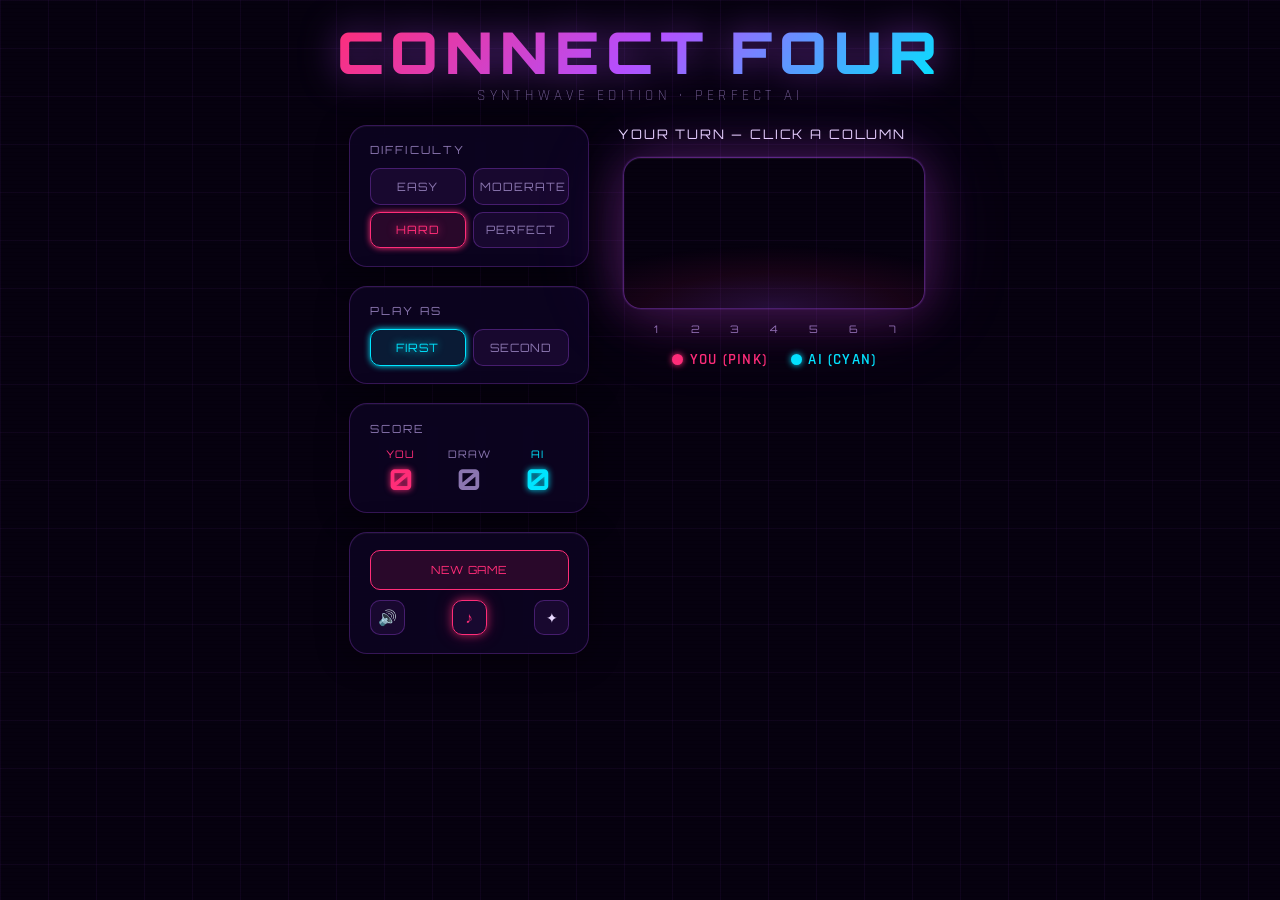
==== commit 09dfc871: "feat: add engine identification badge to the status bar during AI moves" ====
--- a/docs/index.html
+++ b/docs/index.html
@@ -12,7 +12,7 @@
   <link rel="preconnect" href="https://fonts.googleapis.com" />
   <link rel="preconnect" href="https://fonts.gstatic.com" crossorigin />
   <link
-    href="https://fonts.googleapis.com/css2?family=Orbitron:wght@400;700;900&family=Rajdhani:wght@300;400;600;700&family=Nunito:wght@300;400;600;700;800&display=swap"
+    href="https://fonts.googleapis.com/css2?family=Orbitron:wght@400;700;900&family=Rajdhani:wght@300;400;600;700&family=Nunito:wght@300;400;600;700;800&family=Maven+Pro:wght@400;700;900&display=swap"
     rel="stylesheet" />
 
   <!-- D3 -->
@@ -89,7 +89,10 @@
       <div class="board-area">
 
         <!-- Status bar -->
-        <div id="status-msg">Your turn — click a column</div>
+        <div id="status-msg">
+          <span>Your turn — click a column</span>
+          <span id="engine-badge" class="engine-badge"></span>
+        </div>
 
         <!-- SVG board -->
         <div class="board-shell">
--- a/docs/style.css
+++ b/docs/style.css
@@ -195,8 +195,8 @@
   --theme-btn-color: #004a8a;
 
   /* Font */
+  --font-head: 'Maven Pro', sans-serif;
   --font-body: 'Nunito', sans-serif;
-  --font-head: 'Orbitron', sans-serif;
 }
 
 /* ============================================================
@@ -364,6 +364,8 @@
 
 /* ---- Aero logo: solid Vista blue, 3D embossed look ---- */
 [data-theme="aero"] .logo {
+  font-family: 'Maven Pro', sans-serif;
+  letter-spacing: .04em;
   background: none;
   -webkit-background-clip: unset;
   -webkit-text-fill-color: unset;
@@ -452,6 +454,12 @@
   color: var(--text-dim);
   margin-bottom: .7rem;
   transition: color var(--theme-dur) var(--theme-ease);
+}
+
+[data-theme="aero"] .card-label {
+  letter-spacing: .03em;
+  font-weight: 700;
+  color: #1565c0; /* Vista blue for labels */
 }
 
 /* ============================================================
@@ -512,10 +520,10 @@
 /* === AERO DIFF BTN === */
 [data-theme="aero"] .diff-btn {
   color: #1a3a5c;
-  font-family: 'Nunito', sans-serif;
+  font-family: var(--font-head);
   font-size: .68rem;
   font-weight: 700;
-  letter-spacing: .04em;
+  letter-spacing: .02em;
   text-transform: uppercase;
   border-radius: 8px;
   border-top: 1px solid rgba(255, 255, 255, 0.95);
@@ -639,10 +647,10 @@
 /* === AERO PLAY-AS BTN === */
 [data-theme="aero"] .play-as-btn {
   color: #1a3a5c;
-  font-family: 'Nunito', sans-serif;
+  font-family: var(--font-head);
   font-size: .68rem;
   font-weight: 700;
-  letter-spacing: .04em;
+  letter-spacing: .02em;
   text-transform: uppercase;
   border-radius: 8px;
   border-top: 1px solid rgba(255, 255, 255, 0.95);
@@ -795,9 +803,9 @@
 
 /* === AERO NEW GAME BTN === */
 [data-theme="aero"] .new-game-btn {
-  font-family: 'Nunito', sans-serif;
+  font-family: var(--font-head);
   font-weight: 800;
-  letter-spacing: .06em;
+  letter-spacing: .03em;
   border-radius: 8px;
   border-top: 1px solid rgba(255, 220, 180, 0.95);
   border-left: 1px solid rgba(255, 200, 150, 0.80);
@@ -1022,6 +1030,53 @@
   transition:
     color var(--transition),
     color var(--theme-dur) var(--theme-ease);
+}
+
+[data-theme="aero"] #status-msg {
+  letter-spacing: .02em;
+  font-weight: 700;
+  color: #004a8a;
+}
+
+#status-msg {
+  display: flex;
+  align-items: center;
+  justify-content: center;
+  gap: 0.8rem;
+}
+
+.engine-badge {
+  font-family: var(--font-head);
+  font-size: 0.55rem;
+  font-weight: 700;
+  padding: 1px 5px;
+  border-radius: 4px;
+  text-transform: uppercase;
+  opacity: 0;
+  transform: scale(0.85);
+  transition: opacity .3s var(--theme-ease), transform .3s var(--theme-ease), background .3s;
+  pointer-events: none;
+}
+
+.engine-badge.active {
+  opacity: 0.9;
+  transform: scale(1);
+}
+
+/* Synthwave badge: cyan neon */
+.engine-badge {
+  background: rgba(0, 229, 255, 0.15);
+  color: var(--cyan);
+  border: 1px solid rgba(0, 229, 255, 0.4);
+  box-shadow: 0 0 8px rgba(0, 229, 255, 0.2);
+}
+
+/* Aero badge: glossy vista blue pill */
+[data-theme="aero"] .engine-badge {
+  background: linear-gradient(180deg, #fff 0%, #e1f2ff 100%);
+  color: #005bb5;
+  border: 1px solid #005bb5;
+  box-shadow: 0 2px 4px rgba(0, 60, 160, 0.15), inset 0 1px 0 #fff;
 }
 
 /* SVG board container */
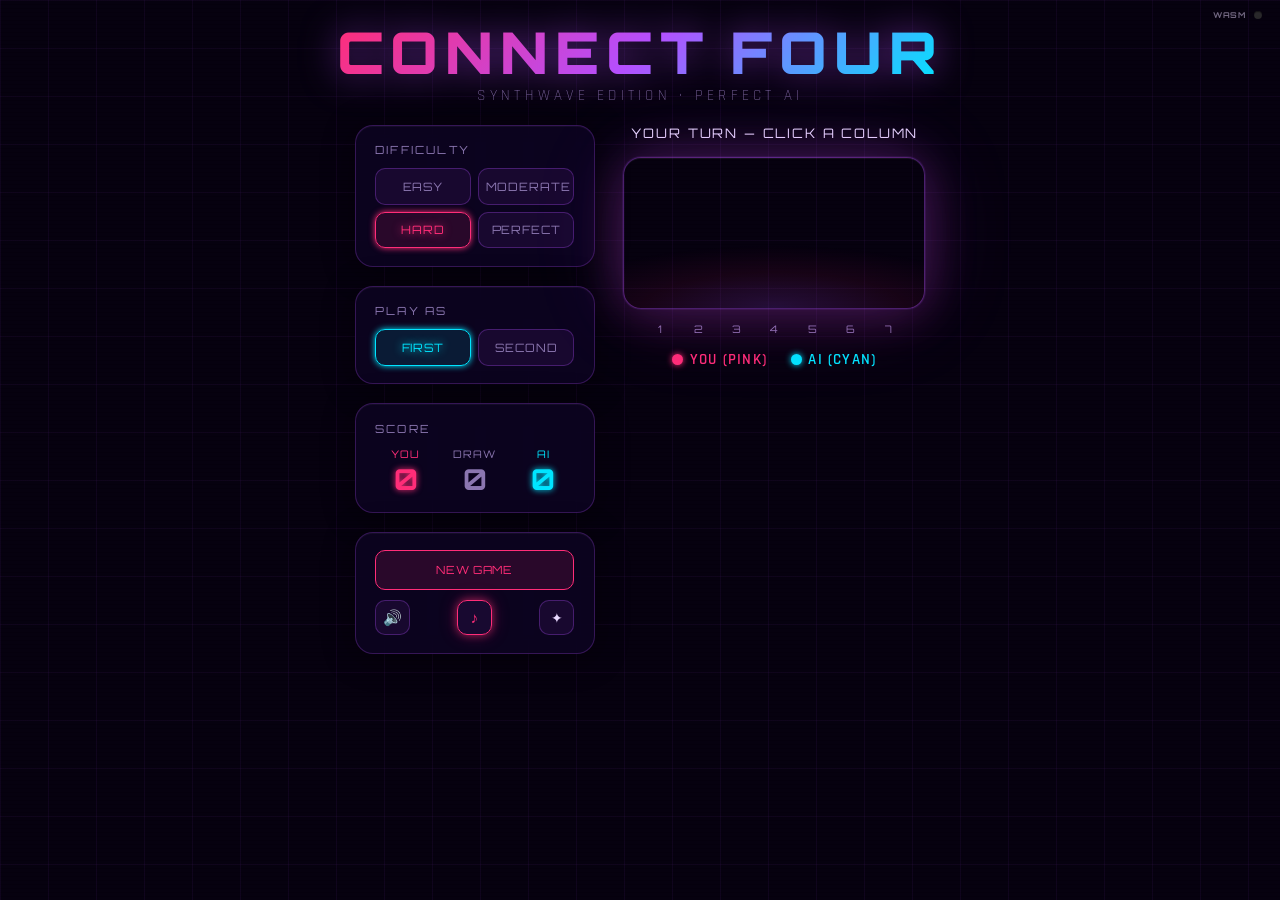
==== commit 3afe18b6: "feat: replace engine status badge with a visual lamp indicator" ====
--- a/docs/index.html
+++ b/docs/index.html
@@ -89,9 +89,12 @@
       <div class="board-area">
 
         <!-- Status bar -->
-        <div id="status-msg">
-          <span>Your turn — click a column</span>
-          <span id="engine-badge" class="engine-badge"></span>
+        <div id="status-msg">Your turn — click a column</div>
+
+        <!-- Engine Status Lamp -->
+        <div id="engine-lamp-wrap">
+          <div class="lamp-label">WASM</div>
+          <div id="engine-lamp" class="lamp"></div>
         </div>
 
         <!-- SVG board -->
--- a/docs/style.css
+++ b/docs/style.css
@@ -1039,44 +1039,64 @@
 }
 
 #status-msg {
+  text-align: center;
+  min-height: 1.4em;
+}
+
+/* Engine Lamp Indicator */
+#engine-lamp-wrap {
+  position: absolute;
+  top: 10px;
+  right: 18px;
   display: flex;
   align-items: center;
-  justify-content: center;
-  gap: 0.8rem;
-}
-
-.engine-badge {
+  gap: 8px;
+  pointer-events: none;
+  z-index: 10;
+  opacity: 0.8;
+}
+
+.lamp-label {
   font-family: var(--font-head);
-  font-size: 0.55rem;
+  font-size: 0.5rem;
   font-weight: 700;
-  padding: 1px 5px;
-  border-radius: 4px;
+  letter-spacing: 0.1em;
+  color: var(--text);
+  opacity: 0.6;
   text-transform: uppercase;
-  opacity: 0;
-  transform: scale(0.85);
-  transition: opacity .3s var(--theme-ease), transform .3s var(--theme-ease), background .3s;
-  pointer-events: none;
-}
-
-.engine-badge.active {
-  opacity: 0.9;
-  transform: scale(1);
-}
-
-/* Synthwave badge: cyan neon */
-.engine-badge {
-  background: rgba(0, 229, 255, 0.15);
-  color: var(--cyan);
-  border: 1px solid rgba(0, 229, 255, 0.4);
-  box-shadow: 0 0 8px rgba(0, 229, 255, 0.2);
-}
-
-/* Aero badge: glossy vista blue pill */
-[data-theme="aero"] .engine-badge {
-  background: linear-gradient(180deg, #fff 0%, #e1f2ff 100%);
-  color: #005bb5;
-  border: 1px solid #005bb5;
-  box-shadow: 0 2px 4px rgba(0, 60, 160, 0.15), inset 0 1px 0 #fff;
+}
+
+.lamp {
+  width: 8px;
+  height: 8px;
+  border-radius: 50%;
+  background: #333; /* Off state */
+  box-shadow: inset 0 1px 1px rgba(0,0,0,0.5);
+  transition: background 0.3s, box-shadow 0.3s;
+}
+
+/* WASM Active State: Synthwave (Cyan Glow) */
+.lamp.active {
+  background: var(--cyan);
+  box-shadow: 0 0 8px var(--cyan), 0 0 12px var(--cyan);
+}
+
+/* WASM Active State: Aero (Vista Green LED) */
+[data-theme="aero"] .lamp.active {
+  background: #2ecc71;
+  box-shadow: 0 0 6px #2ecc71, inset 0 1px 0 rgba(255,255,255,0.4);
+  border: 1px solid #145a32;
+}
+
+/* Pulse animation when AI is thinking */
+@keyframes lamp-pulse {
+  0%   { opacity: 1; transform: scale(1); }
+  50%  { opacity: 0.6; transform: scale(1.1); filter: brightness(1.5); }
+  100% { opacity: 1; transform: scale(1); }
+}
+
+.lamp.pulsing {
+  animation: lamp-pulse 1s infinite ease-in-out;
 }
 
 /* SVG board container */
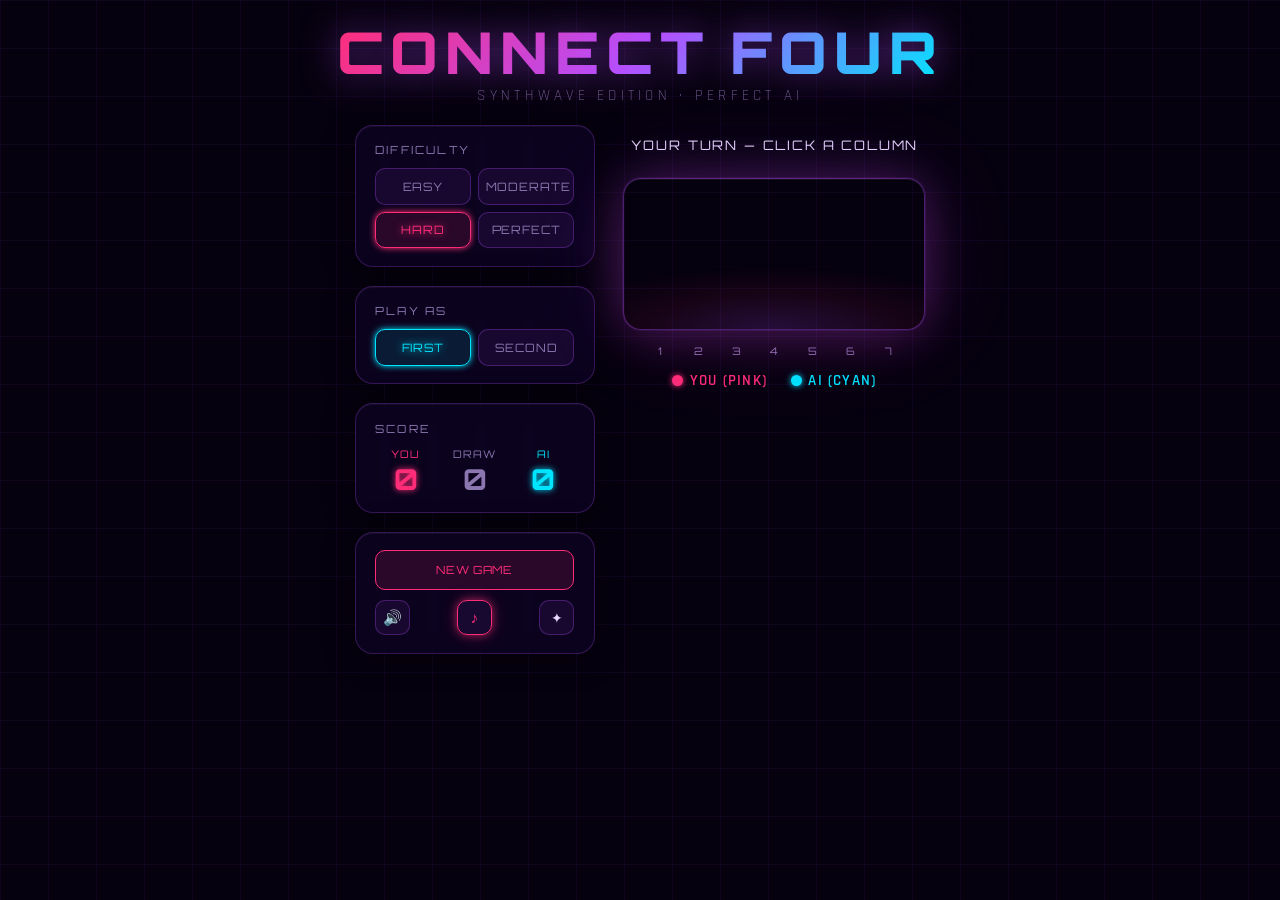
==== commit 9edb1cb8: "refactor: remove engine status lamp indicator and simplify status message UI" ====
--- a/docs/index.html
+++ b/docs/index.html
@@ -91,12 +91,6 @@
         <!-- Status bar -->
         <div id="status-msg">Your turn — click a column</div>
 
-        <!-- Engine Status Lamp -->
-        <div id="engine-lamp-wrap">
-          <div class="lamp-label">WASM</div>
-          <div id="engine-lamp" class="lamp"></div>
-        </div>
-
         <!-- SVG board -->
         <div class="board-shell">
           <svg id="game-board" role="img" aria-label="Connect Four game board"></svg>
--- a/docs/style.css
+++ b/docs/style.css
@@ -1040,63 +1040,10 @@
 
 #status-msg {
   text-align: center;
-  min-height: 1.4em;
-}
-
-/* Engine Lamp Indicator */
-#engine-lamp-wrap {
-  position: absolute;
-  top: 10px;
-  right: 18px;
+  height: 2.5rem;   /* Fixed height prevents vertical jumping/bouncing */
   display: flex;
   align-items: center;
-  gap: 8px;
-  pointer-events: none;
-  z-index: 10;
-  opacity: 0.8;
-}
-
-.lamp-label {
-  font-family: var(--font-head);
-  font-size: 0.5rem;
-  font-weight: 700;
-  letter-spacing: 0.1em;
-  color: var(--text);
-  opacity: 0.6;
-  text-transform: uppercase;
-}
-
-.lamp {
-  width: 8px;
-  height: 8px;
-  border-radius: 50%;
-  background: #333; /* Off state */
-  box-shadow: inset 0 1px 1px rgba(0,0,0,0.5);
-  transition: background 0.3s, box-shadow 0.3s;
-}
-
-/* WASM Active State: Synthwave (Cyan Glow) */
-.lamp.active {
-  background: var(--cyan);
-  box-shadow: 0 0 8px var(--cyan), 0 0 12px var(--cyan);
-}
-
-/* WASM Active State: Aero (Vista Green LED) */
-[data-theme="aero"] .lamp.active {
-  background: #2ecc71;
-  box-shadow: 0 0 6px #2ecc71, inset 0 1px 0 rgba(255,255,255,0.4);
-  border: 1px solid #145a32;
-}
-
-/* Pulse animation when AI is thinking */
-@keyframes lamp-pulse {
-  0%   { opacity: 1; transform: scale(1); }
-  50%  { opacity: 0.6; transform: scale(1.1); filter: brightness(1.5); }
-  100% { opacity: 1; transform: scale(1); }
-}
-
-.lamp.pulsing {
-  animation: lamp-pulse 1s infinite ease-in-out;
+  justify-content: center;
 }
 
 /* SVG board container */
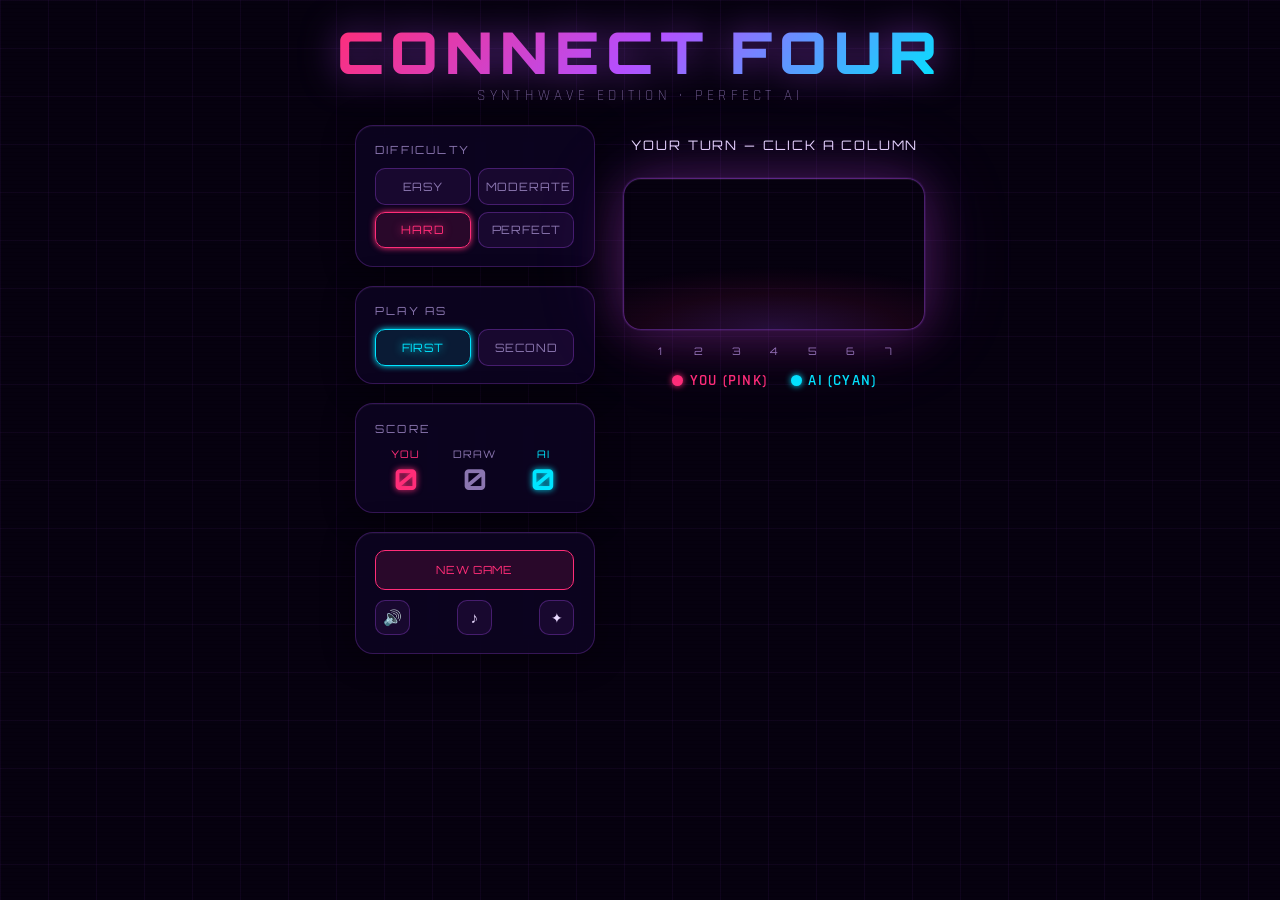
==== commit 3a1447d3: "fix: disable background music by default and update UI state accordingly" ====
--- a/docs/index.html
+++ b/docs/index.html
@@ -79,7 +79,7 @@
         <div class="card action-btns">
           <button class="new-game-btn" id="btn-new-game">New Game</button>
           <button class="sound-btn" id="btn-sound" title="Sound On">🔊</button>
-          <button class="music-btn active" id="btn-music" title="Music On">♪</button>
+          <button class="music-btn" id="btn-music" title="Music Off">♪</button>
           <button class="theme-btn" id="btn-theme" title="Switch to Frutiger Aero">✦</button>
         </div>
 
